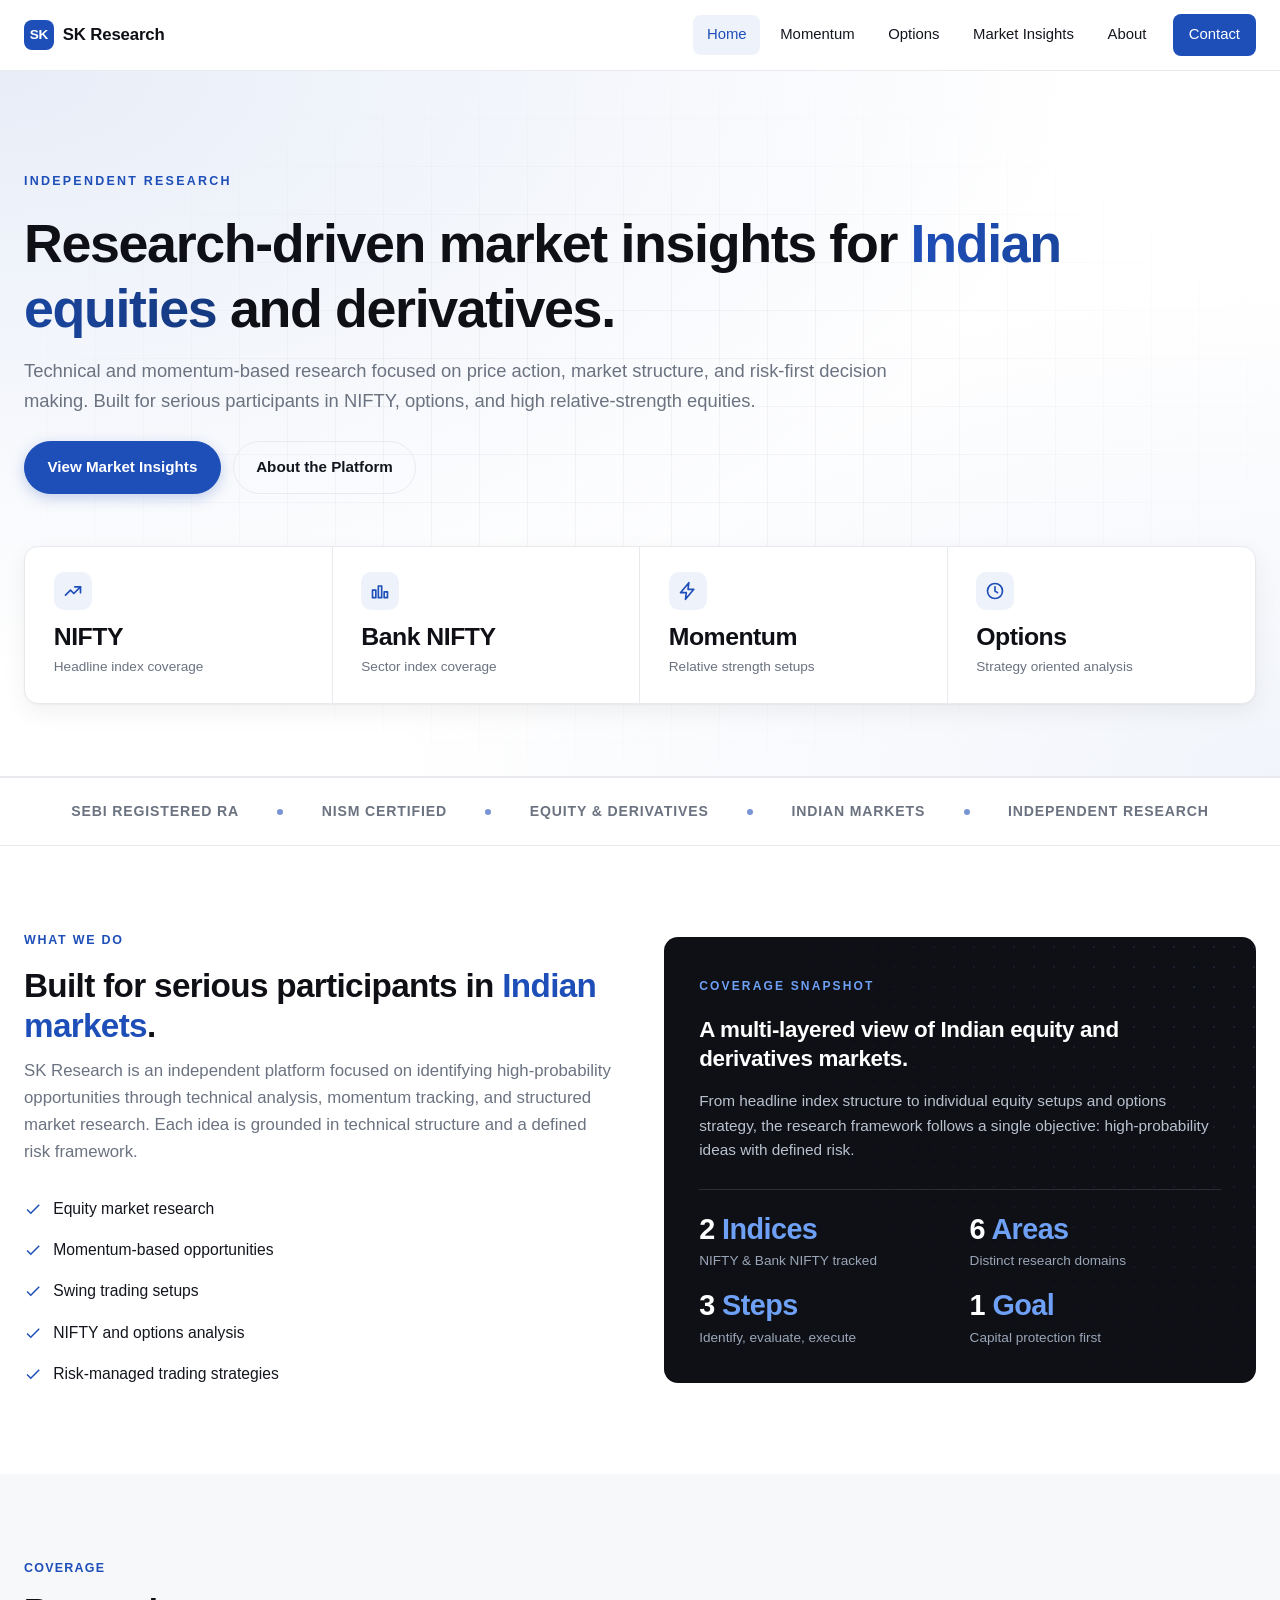
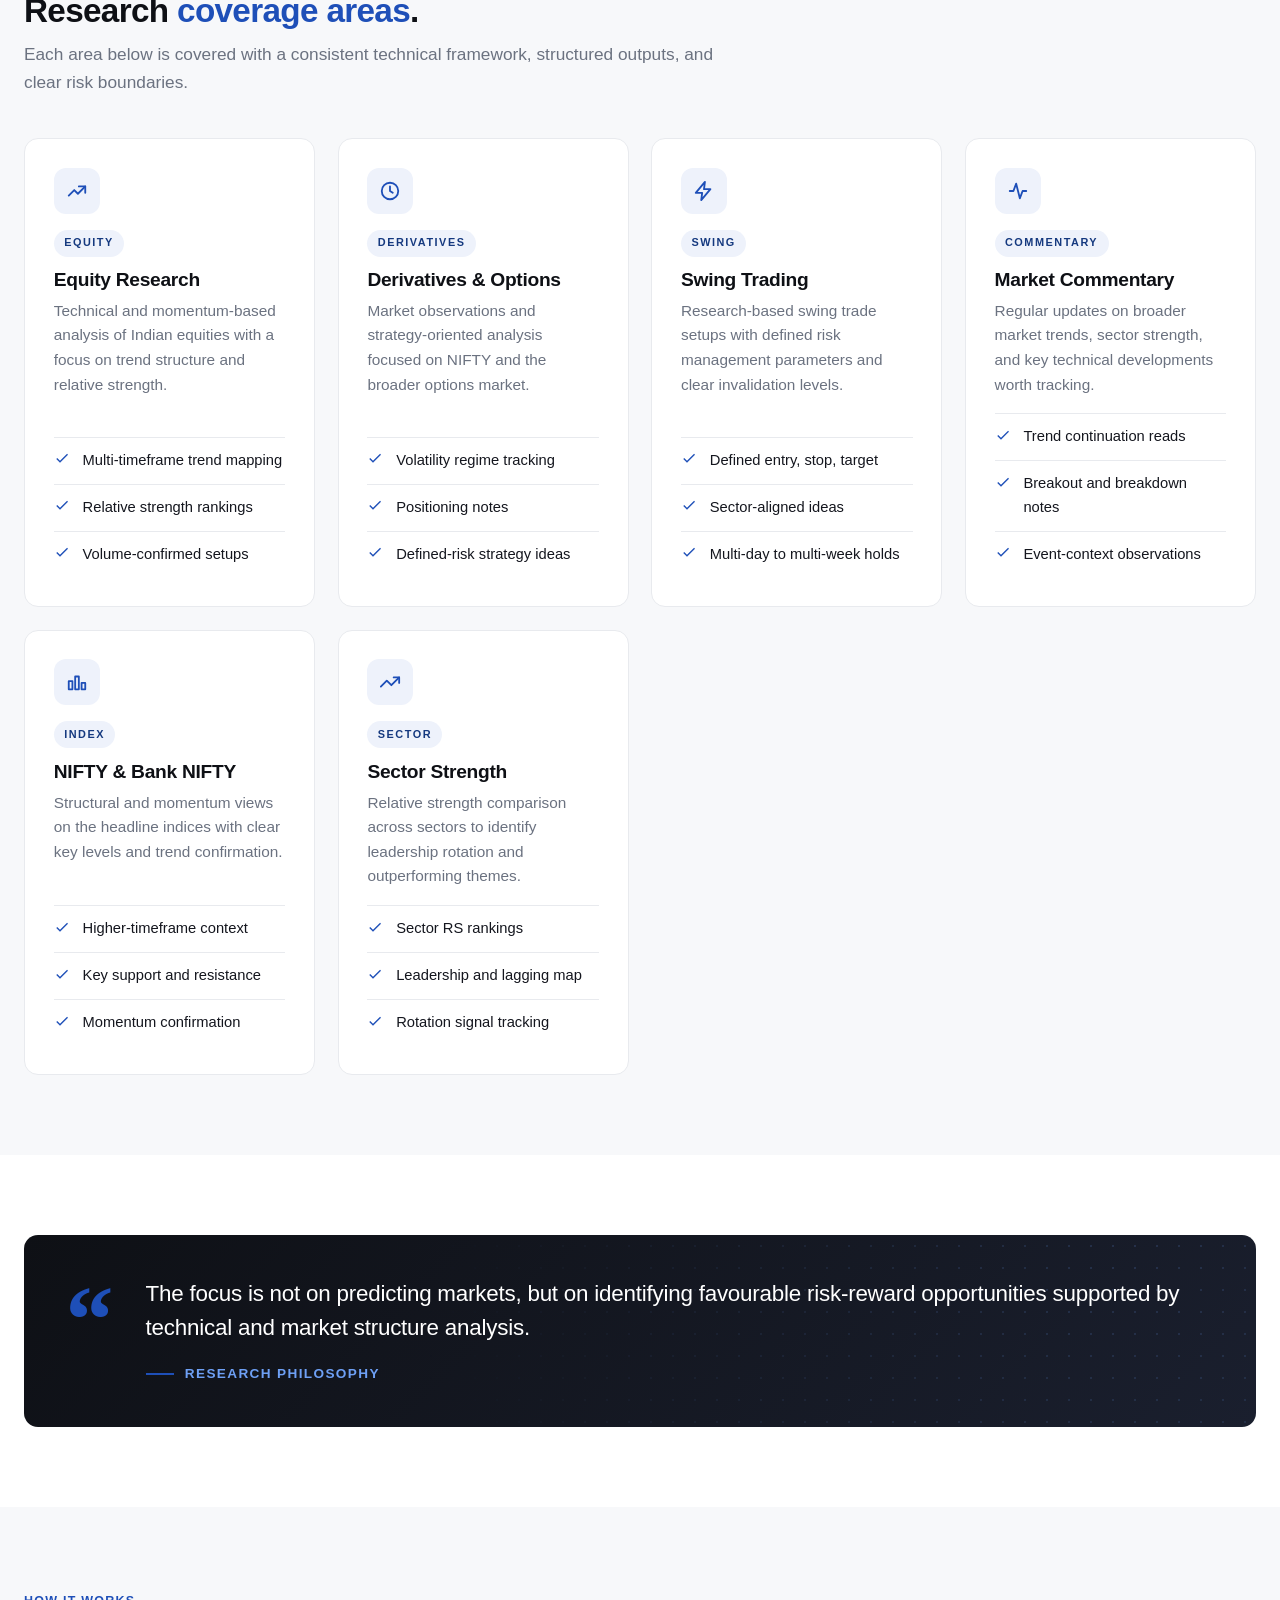
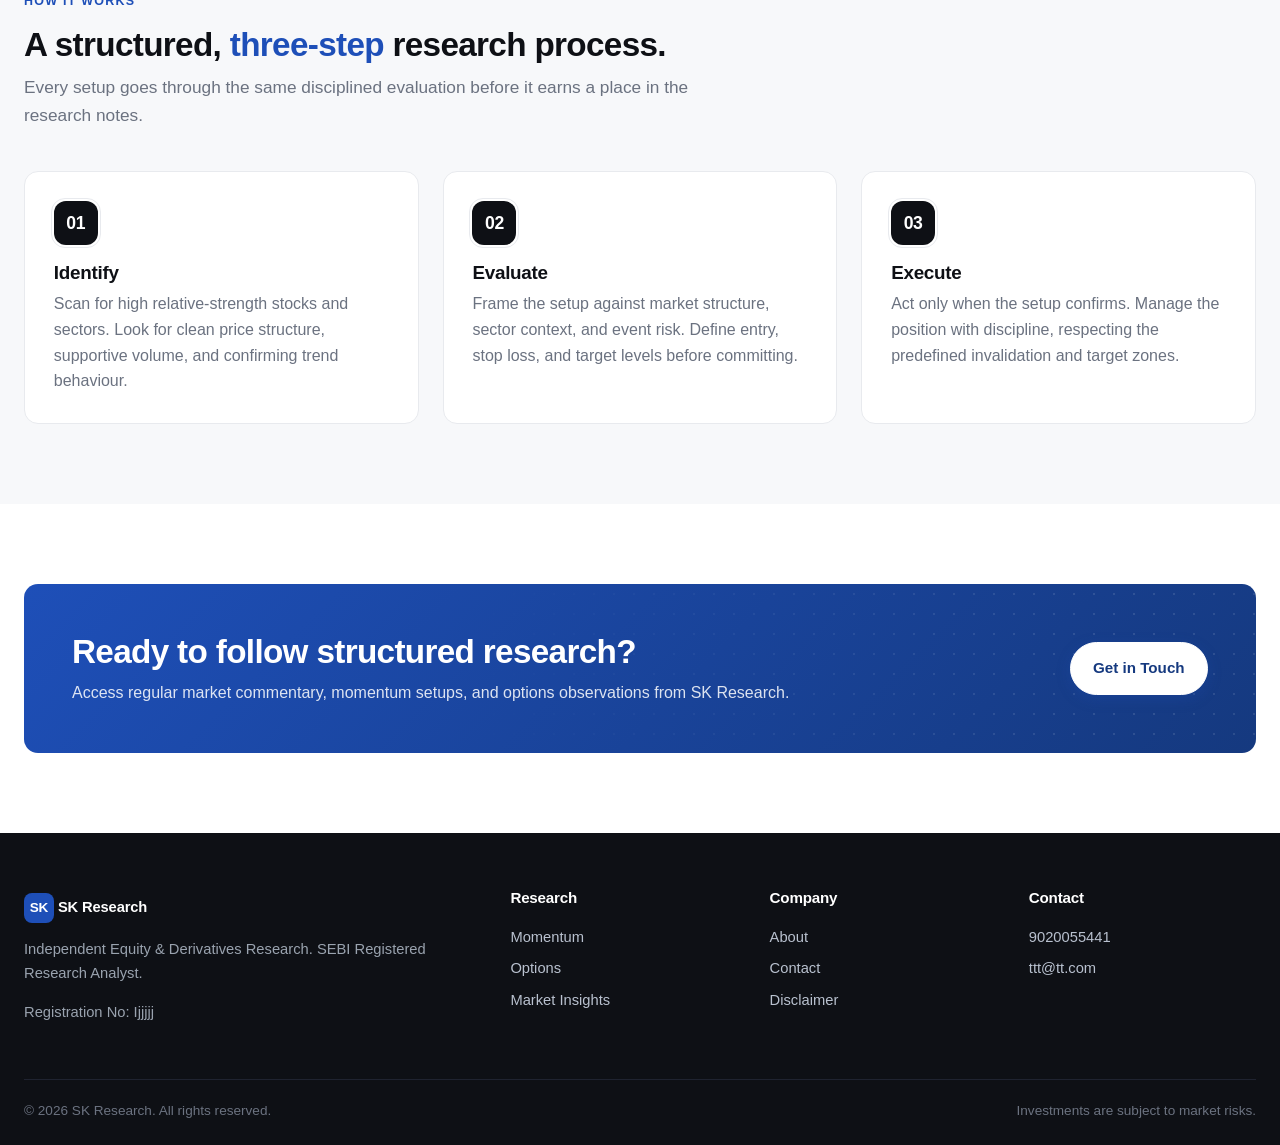
==== index.html @ 15b71840 "Add files via upload" ====
<!DOCTYPE html>
<html lang="en">
<head>
<meta charset="UTF-8">
<meta name="viewport" content="width=device-width, initial-scale=1.0">
<title>SK Research | Independent Equity & Derivatives Research</title>
<meta name="description" content="SK Research is an independent research platform focused on momentum, technical structure, and disciplined risk management in Indian equity and derivatives markets.">
<link rel="icon" type="image/svg+xml" href="favicon.svg">
<link rel="stylesheet" href="assets/css/style.css">
</head>
<body>

<header class="site-header">
  <div class="header-inner">
    <a href="index.html" class="brand">
      <span class="brand-mark">SK</span>
      SK Research
    </a>
    <input type="checkbox" id="nav-toggle" class="nav-toggle" aria-hidden="true">
    <label for="nav-toggle" class="nav-toggle-btn" aria-label="Toggle menu">
      <span></span><span></span><span></span>
    </label>
    <nav class="nav">
      <a href="index.html" class="active">Home</a>
      <a href="momentum/index.html">Momentum</a>
      <a href="options/index.html">Options</a>
      <a href="insights/index.html">Market Insights</a>
      <a href="about/index.html">About</a>
      <a href="contact/index.html" class="nav-cta">Contact</a>
    </nav>
  </div>
</header>

<section class="hero">
  <div class="container">
    <span class="eyebrow">Independent Research</span>
    <h1>Research-driven market insights for <span class="accent">Indian equities</span> and derivatives.</h1>
    <p class="hero-lead">Technical and momentum-based research focused on price action, market structure, and risk-first decision making. Built for serious participants in NIFTY, options, and high relative-strength equities.</p>
    <div class="btn-row">
      <a href="insights/index.html" class="btn">View Market Insights</a>
      <a href="about/index.html" class="btn ghost">About the Platform</a>
    </div>

    <div class="stat-strip">
      <div class="stat-item">
        <div class="stat-icon">
          <svg xmlns="http://www.w3.org/2000/svg" viewBox="0 0 24 24" fill="none" stroke="currentColor" stroke-width="2" stroke-linecap="round" stroke-linejoin="round"><polyline points="3 17 9 11 13 15 21 7"/><polyline points="14 7 21 7 21 14"/></svg>
        </div>
        <div class="stat-value">NIFTY</div>
        <div class="stat-label">Headline index coverage</div>
      </div>
      <div class="stat-item">
        <div class="stat-icon">
          <svg xmlns="http://www.w3.org/2000/svg" viewBox="0 0 24 24" fill="none" stroke="currentColor" stroke-width="2" stroke-linecap="round" stroke-linejoin="round"><rect x="3" y="11" width="4" height="9"/><rect x="10" y="6" width="4" height="14"/><rect x="17" y="13" width="4" height="7"/></svg>
        </div>
        <div class="stat-value">Bank NIFTY</div>
        <div class="stat-label">Sector index coverage</div>
      </div>
      <div class="stat-item">
        <div class="stat-icon">
          <svg xmlns="http://www.w3.org/2000/svg" viewBox="0 0 24 24" fill="none" stroke="currentColor" stroke-width="2" stroke-linecap="round" stroke-linejoin="round"><path d="M13 2 3 14h7l-1 8 10-12h-7z"/></svg>
        </div>
        <div class="stat-value">Momentum</div>
        <div class="stat-label">Relative strength setups</div>
      </div>
      <div class="stat-item">
        <div class="stat-icon">
          <svg xmlns="http://www.w3.org/2000/svg" viewBox="0 0 24 24" fill="none" stroke="currentColor" stroke-width="2" stroke-linecap="round" stroke-linejoin="round"><circle cx="12" cy="12" r="9"/><path d="M12 7v5l3 2"/></svg>
        </div>
        <div class="stat-value">Options</div>
        <div class="stat-label">Strategy oriented analysis</div>
      </div>
    </div>
  </div>
</section>

<div class="cred-strip">
  <span class="cred-item">SEBI Registered RA</span>
  <span class="cred-dot"></span>
  <span class="cred-item">NISM Certified</span>
  <span class="cred-dot"></span>
  <span class="cred-item">Equity &amp; Derivatives</span>
  <span class="cred-dot"></span>
  <span class="cred-item">Indian Markets</span>
  <span class="cred-dot"></span>
  <span class="cred-item">Independent Research</span>
</div>

<section class="section">
  <div class="container">
    <div class="feature-row">
      <div>
        <span class="feature-eyebrow">What we do</span>
        <h2>Built for serious participants in <span class="text-blue">Indian markets</span>.</h2>
        <p class="feature-lead">SK Research is an independent platform focused on identifying high-probability opportunities through technical analysis, momentum tracking, and structured market research. Each idea is grounded in technical structure and a defined risk framework.</p>
        <ul class="feature-list">
          <li>Equity market research</li>
          <li>Momentum-based opportunities</li>
          <li>Swing trading setups</li>
          <li>NIFTY and options analysis</li>
          <li>Risk-managed trading strategies</li>
        </ul>
      </div>
      <div class="info-panel">
        <span class="info-eyebrow">Coverage Snapshot</span>
        <h3>A multi-layered view of Indian equity and derivatives markets.</h3>
        <p style="color:#b9c1cf; font-size: 0.96rem; margin: 0;">From headline index structure to individual equity setups and options strategy, the research framework follows a single objective: high-probability ideas with defined risk.</p>
        <div class="info-stats">
          <div>
            <div class="info-stat-value">2 <span class="accent">Indices</span></div>
            <div class="info-stat-label">NIFTY &amp; Bank NIFTY tracked</div>
          </div>
          <div>
            <div class="info-stat-value">6 <span class="accent">Areas</span></div>
            <div class="info-stat-label">Distinct research domains</div>
          </div>
          <div>
            <div class="info-stat-value">3 <span class="accent">Steps</span></div>
            <div class="info-stat-label">Identify, evaluate, execute</div>
          </div>
          <div>
            <div class="info-stat-value">1 <span class="accent">Goal</span></div>
            <div class="info-stat-label">Capital protection first</div>
          </div>
        </div>
      </div>
    </div>
  </div>
</section>

<section class="section soft">
  <div class="container">
    <div class="section-head">
      <span class="section-tag">Coverage</span>
      <h2>Research <span class="text-blue">coverage areas</span>.</h2>
      <p class="section-lead">Each area below is covered with a consistent technical framework, structured outputs, and clear risk boundaries.</p>
    </div>

    <div class="grid cols-3">
      <div class="card data">
        <div class="card-icon">
          <svg xmlns="http://www.w3.org/2000/svg" viewBox="0 0 24 24" fill="none" stroke="currentColor" stroke-width="2" stroke-linecap="round" stroke-linejoin="round"><polyline points="3 17 9 11 13 15 21 7"/><polyline points="14 7 21 7 21 14"/></svg>
        </div>
        <span class="card-tag">Equity</span>
        <h3>Equity Research</h3>
        <p>Technical and momentum-based analysis of Indian equities with a focus on trend structure and relative strength.</p>
        <ul class="card-points">
          <li>Multi-timeframe trend mapping</li>
          <li>Relative strength rankings</li>
          <li>Volume-confirmed setups</li>
        </ul>
      </div>

      <div class="card data">
        <div class="card-icon">
          <svg xmlns="http://www.w3.org/2000/svg" viewBox="0 0 24 24" fill="none" stroke="currentColor" stroke-width="2" stroke-linecap="round" stroke-linejoin="round"><circle cx="12" cy="12" r="9"/><path d="M12 7v5l3 2"/></svg>
        </div>
        <span class="card-tag">Derivatives</span>
        <h3>Derivatives &amp; Options</h3>
        <p>Market observations and strategy-oriented analysis focused on NIFTY and the broader options market.</p>
        <ul class="card-points">
          <li>Volatility regime tracking</li>
          <li>Positioning notes</li>
          <li>Defined-risk strategy ideas</li>
        </ul>
      </div>

      <div class="card data">
        <div class="card-icon">
          <svg xmlns="http://www.w3.org/2000/svg" viewBox="0 0 24 24" fill="none" stroke="currentColor" stroke-width="2" stroke-linecap="round" stroke-linejoin="round"><path d="M13 2 3 14h7l-1 8 10-12h-7z"/></svg>
        </div>
        <span class="card-tag">Swing</span>
        <h3>Swing Trading</h3>
        <p>Research-based swing trade setups with defined risk management parameters and clear invalidation levels.</p>
        <ul class="card-points">
          <li>Defined entry, stop, target</li>
          <li>Sector-aligned ideas</li>
          <li>Multi-day to multi-week holds</li>
        </ul>
      </div>

      <div class="card data">
        <div class="card-icon">
          <svg xmlns="http://www.w3.org/2000/svg" viewBox="0 0 24 24" fill="none" stroke="currentColor" stroke-width="2" stroke-linecap="round" stroke-linejoin="round"><path d="M3 12h4l3-8 4 16 3-8h4"/></svg>
        </div>
        <span class="card-tag">Commentary</span>
        <h3>Market Commentary</h3>
        <p>Regular updates on broader market trends, sector strength, and key technical developments worth tracking.</p>
        <ul class="card-points">
          <li>Trend continuation reads</li>
          <li>Breakout and breakdown notes</li>
          <li>Event-context observations</li>
        </ul>
      </div>

      <div class="card data">
        <div class="card-icon">
          <svg xmlns="http://www.w3.org/2000/svg" viewBox="0 0 24 24" fill="none" stroke="currentColor" stroke-width="2" stroke-linecap="round" stroke-linejoin="round"><rect x="3" y="11" width="4" height="9"/><rect x="10" y="6" width="4" height="14"/><rect x="17" y="13" width="4" height="7"/></svg>
        </div>
        <span class="card-tag">Index</span>
        <h3>NIFTY &amp; Bank NIFTY</h3>
        <p>Structural and momentum views on the headline indices with clear key levels and trend confirmation.</p>
        <ul class="card-points">
          <li>Higher-timeframe context</li>
          <li>Key support and resistance</li>
          <li>Momentum confirmation</li>
        </ul>
      </div>

      <div class="card data">
        <div class="card-icon">
          <svg xmlns="http://www.w3.org/2000/svg" viewBox="0 0 24 24" fill="none" stroke="currentColor" stroke-width="2" stroke-linecap="round" stroke-linejoin="round"><polyline points="22 7 13.5 15.5 8.5 10.5 2 17"/><polyline points="16 7 22 7 22 13"/></svg>
        </div>
        <span class="card-tag">Sector</span>
        <h3>Sector Strength</h3>
        <p>Relative strength comparison across sectors to identify leadership rotation and outperforming themes.</p>
        <ul class="card-points">
          <li>Sector RS rankings</li>
          <li>Leadership and lagging map</li>
          <li>Rotation signal tracking</li>
        </ul>
      </div>
    </div>
  </div>
</section>

<section class="section">
  <div class="container">
    <div class="highlight-block">
      <div class="highlight-quote-mark">&ldquo;</div>
      <div>
        <p class="highlight-text">The focus is not on predicting markets, but on identifying favourable risk-reward opportunities supported by technical and market structure analysis.</p>
        <div class="highlight-author">Research Philosophy</div>
      </div>
    </div>
  </div>
</section>

<section class="section soft">
  <div class="container">
    <div class="section-head">
      <span class="section-tag">How it works</span>
      <h2>A structured, <span class="text-blue">three-step</span> research process.</h2>
      <p class="section-lead">Every setup goes through the same disciplined evaluation before it earns a place in the research notes.</p>
    </div>

    <div class="steps">
      <div class="step">
        <div class="step-num">01</div>
        <h3>Identify</h3>
        <p>Scan for high relative-strength stocks and sectors. Look for clean price structure, supportive volume, and confirming trend behaviour.</p>
      </div>
      <div class="step">
        <div class="step-num">02</div>
        <h3>Evaluate</h3>
        <p>Frame the setup against market structure, sector context, and event risk. Define entry, stop loss, and target levels before committing.</p>
      </div>
      <div class="step">
        <div class="step-num">03</div>
        <h3>Execute</h3>
        <p>Act only when the setup confirms. Manage the position with discipline, respecting the predefined invalidation and target zones.</p>
      </div>
    </div>
  </div>
</section>

<section class="section">
  <div class="container">
    <div class="cta-banner">
      <div>
        <h2>Ready to follow structured research?</h2>
        <p>Access regular market commentary, momentum setups, and options observations from SK Research.</p>
      </div>
      <div style="text-align: right;">
        <a href="contact/index.html" class="btn">Get in Touch</a>
      </div>
    </div>
  </div>
</section>

<footer class="site-footer">
  <div class="container">
    <div class="footer-grid">
      <div class="footer-brand">
        <a href="index.html" class="brand">
          <span class="brand-mark">SK</span>
          SK Research
        </a>
        <p>Independent Equity &amp; Derivatives Research. SEBI Registered Research Analyst.</p>
        <p>Registration No: Ijjjjj</p>
      </div>
      <div>
        <h4>Research</h4>
        <a href="momentum/index.html">Momentum</a>
        <a href="options/index.html">Options</a>
        <a href="insights/index.html">Market Insights</a>
      </div>
      <div>
        <h4>Company</h4>
        <a href="about/index.html">About</a>
        <a href="contact/index.html">Contact</a>
        <a href="disclaimer/index.html">Disclaimer</a>
      </div>
      <div>
        <h4>Contact</h4>
        <a href="tel:9020055441">9020055441</a>
        <a href="mailto:ttt@tt.com">ttt@tt.com</a>
      </div>
    </div>
    <div class="footer-bottom">
      <span>&copy; 2026 SK Research. All rights reserved.</span>
      <span>Investments are subject to market risks.</span>
    </div>
  </div>
</footer>

</body>
</html>
---- assets/css/style.css ----
:root {
  --blue: #1e4fb8;
  --blue-dark: #15397f;
  --blue-soft: #eef2fb;
  --black: #0e1015;
  --ink: #14161e;
  --muted: #6b7280;
  --line: #e8eaee;
  --bg: #ffffff;
  --bg-soft: #f7f8fa;
  --radius: 14px;
  --radius-sm: 8px;
  --shadow: 0 1px 2px rgba(14, 16, 21, 0.04), 0 8px 24px rgba(14, 16, 21, 0.06);
  --shadow-lift: 0 1px 2px rgba(14, 16, 21, 0.06), 0 16px 40px rgba(14, 16, 21, 0.10);
  --container: 1280px;
}

* { box-sizing: border-box; }

html, body { margin: 0; padding: 0; }

body {
  font-family: "Inter", -apple-system, BlinkMacSystemFont, "Segoe UI", Roboto, Arial, sans-serif;
  font-size: 16px;
  line-height: 1.6;
  color: var(--ink);
  background: var(--bg);
  -webkit-font-smoothing: antialiased;
  text-rendering: optimizeLegibility;
  overflow-x: hidden;
}

a { color: var(--blue); text-decoration: none; }
a:hover { color: var(--blue-dark); }

img { max-width: 100%; display: block; }

h1, h2, h3, h4 {
  color: var(--black);
  font-weight: 700;
  letter-spacing: -0.015em;
  line-height: 1.2;
  margin: 0 0 0.6rem 0;
}

h1 { font-size: clamp(2rem, 4.2vw, 3.4rem); letter-spacing: -0.025em; }
h2 { font-size: clamp(1.5rem, 2.6vw, 2.1rem); letter-spacing: -0.02em; }
h3 { font-size: 1.15rem; }
p { margin: 0 0 1rem 0; color: var(--ink); }

.container {
  max-width: var(--container);
  margin: 0 auto;
  padding: 0 1.5rem;
}

.text-muted { color: var(--muted); }
.text-blue { color: var(--blue); }

/* Header */
.site-header {
  position: sticky;
  top: 0;
  z-index: 50;
  background: rgba(255, 255, 255, 0.85);
  backdrop-filter: saturate(180%) blur(12px);
  -webkit-backdrop-filter: saturate(180%) blur(12px);
  border-bottom: 1px solid var(--line);
}

.header-inner {
  display: flex;
  align-items: center;
  justify-content: space-between;
  padding: 0.9rem 1.5rem;
  max-width: var(--container);
  margin: 0 auto;
  gap: 1rem;
}

.brand {
  display: inline-flex;
  align-items: center;
  gap: 0.55rem;
  color: var(--black);
  font-weight: 700;
  font-size: 1.05rem;
  letter-spacing: -0.01em;
}

.brand-mark {
  width: 30px;
  height: 30px;
  border-radius: 8px;
  background: var(--blue);
  color: #fff;
  font-weight: 800;
  display: inline-flex;
  align-items: center;
  justify-content: center;
  font-size: 0.85rem;
}

.nav {
  display: flex;
  gap: 0.4rem;
  align-items: center;
  flex-wrap: wrap;
}

/* Mobile nav toggle (hidden on desktop) */
.nav-toggle {
  position: absolute;
  opacity: 0;
  pointer-events: none;
  width: 0;
  height: 0;
}

.nav-toggle-btn {
  display: none;
  flex-direction: column;
  justify-content: center;
  gap: 5px;
  padding: 0.55rem;
  cursor: pointer;
  border-radius: 8px;
  transition: background 0.15s ease;
}

.nav-toggle-btn:hover { background: var(--bg-soft); }

.nav-toggle-btn span {
  width: 22px;
  height: 2px;
  background: var(--black);
  border-radius: 2px;
  transition: transform 0.25s ease, opacity 0.2s ease;
  transform-origin: center;
  display: block;
}

.nav a {
  color: var(--ink);
  font-size: 0.93rem;
  font-weight: 500;
  padding: 0.5rem 0.85rem;
  border-radius: 8px;
  transition: background 0.15s ease;
}

.nav a:hover { background: var(--bg-soft); color: var(--black); }
.nav a.active { color: var(--blue); background: var(--blue-soft); }

.nav-cta {
  margin-left: 0.4rem;
  background: var(--blue) !important;
  color: #fff !important;
  padding: 0.55rem 1rem !important;
  font-weight: 600;
}
.nav-cta:hover { background: var(--blue-dark) !important; }

/* Buttons */
.btn {
  display: inline-flex;
  align-items: center;
  gap: 0.5rem;
  padding: 0.85rem 1.4rem;
  background: var(--blue);
  color: #fff;
  border-radius: 999px;
  font-weight: 600;
  font-size: 0.95rem;
  border: 1px solid var(--blue);
  transition: transform 0.12s ease, background 0.15s ease, box-shadow 0.2s ease;
  box-shadow: 0 4px 14px rgba(30, 79, 184, 0.25);
}
.btn:hover {
  background: var(--blue-dark);
  color: #fff;
  transform: translateY(-1px);
  box-shadow: 0 8px 22px rgba(30, 79, 184, 0.35);
}

.btn.ghost {
  background: transparent;
  color: var(--ink);
  border: 1px solid var(--line);
  box-shadow: none;
}
.btn.ghost:hover { background: var(--bg-soft); color: var(--black); border-color: #c9cfda; }

.btn.dark {
  background: var(--black);
  border-color: var(--black);
  color: #fff;
  box-shadow: 0 4px 14px rgba(14, 16, 21, 0.2);
}
.btn.dark:hover { background: var(--ink); }

.btn-row {
  display: flex;
  gap: 0.75rem;
  flex-wrap: wrap;
  margin-top: 1.6rem;
}

/* Hero */
.hero {
  position: relative;
  padding: 6rem 0 4.5rem 0;
  background:
    radial-gradient(ellipse at top left, rgba(30, 79, 184, 0.10), transparent 60%),
    radial-gradient(ellipse at bottom right, rgba(30, 79, 184, 0.06), transparent 50%),
    #ffffff;
  border-bottom: 1px solid var(--line);
  overflow: hidden;
}

.hero::before {
  content: "";
  position: absolute;
  inset: 0;
  background-image:
    linear-gradient(rgba(14, 16, 21, 0.04) 1px, transparent 1px),
    linear-gradient(90deg, rgba(14, 16, 21, 0.04) 1px, transparent 1px);
  background-size: 48px 48px;
  background-position: -1px -1px;
  mask-image: radial-gradient(ellipse at center, #000 30%, transparent 75%);
  -webkit-mask-image: radial-gradient(ellipse at center, #000 30%, transparent 75%);
  pointer-events: none;
}

.hero > .container { position: relative; z-index: 1; }

.hero h1 .accent {
  background: linear-gradient(90deg, var(--blue) 0%, var(--blue-dark) 100%);
  -webkit-background-clip: text;
  background-clip: text;
  -webkit-text-fill-color: transparent;
  color: var(--blue);
}

.hero .eyebrow {
  display: inline-block;
  color: var(--blue);
  font-size: 0.78rem;
  font-weight: 700;
  letter-spacing: 0.18em;
  text-transform: uppercase;
  margin-bottom: 1.2rem;
}

.hero h1 {
  max-width: 1100px;
}

.hero h1 .accent {
  color: var(--blue);
}

.hero-lead {
  font-size: 1.15rem;
  color: var(--muted);
  max-width: 920px;
  margin-top: 1rem;
}

/* Stat strip */
.stat-strip {
  display: grid;
  grid-template-columns: repeat(auto-fit, minmax(180px, 1fr));
  gap: 0;
  margin-top: 3.2rem;
  background: #fff;
  border: 1px solid var(--line);
  border-radius: var(--radius);
  box-shadow: var(--shadow);
  overflow: hidden;
}

.stat-item {
  padding: 1.6rem 1.8rem;
  border-right: 1px solid var(--line);
  position: relative;
}

.stat-item:last-child { border-right: none; }

.stat-item .stat-icon {
  width: 38px;
  height: 38px;
  border-radius: 10px;
  background: var(--blue-soft);
  color: var(--blue);
  display: inline-flex;
  align-items: center;
  justify-content: center;
  margin-bottom: 0.9rem;
}

.stat-item .stat-icon svg { width: 20px; height: 20px; }

.stat-item .stat-value {
  font-size: 1.55rem;
  font-weight: 800;
  color: var(--black);
  letter-spacing: -0.02em;
  line-height: 1;
}

.stat-item .stat-label {
  font-size: 0.85rem;
  color: var(--muted);
  margin-top: 0.4rem;
}

/* Sections */
.section { padding: 5rem 0; }
.section.soft { background: var(--bg-soft); }
.section.dark {
  background: var(--black);
  color: #d8dde6;
}
.section.dark h1,
.section.dark h2,
.section.dark h3 { color: #fff; }
.section.dark p { color: #b9c1cf; }

.section-head {
  max-width: 720px;
  margin-bottom: 2.6rem;
}

.section-tag {
  display: inline-block;
  font-size: 0.78rem;
  font-weight: 700;
  letter-spacing: 0.1em;
  text-transform: uppercase;
  color: var(--blue);
  margin-bottom: 0.8rem;
}

.section-lead {
  font-size: 1.08rem;
  color: var(--muted);
}

/* Grid */
.grid { display: grid; gap: 1.4rem; }
.grid.cols-2 { grid-template-columns: repeat(auto-fit, minmax(300px, 1fr)); }
.grid.cols-3 { grid-template-columns: repeat(auto-fit, minmax(260px, 1fr)); }

/* Bento layout */
.bento {
  display: grid;
  grid-template-columns: repeat(6, 1fr);
  gap: 1.2rem;
}

.bento > .card { margin: 0; }

.bento .b-wide { grid-column: span 4; }
.bento .b-tall { grid-column: span 2; }
.bento .b-half { grid-column: span 3; }
.bento .b-third { grid-column: span 2; }

.bento .b-feature {
  grid-column: span 4;
  grid-row: span 2;
  background: linear-gradient(135deg, var(--black) 0%, #1a1f2e 100%);
  color: #fff;
  border-color: var(--black);
  padding: 2.2rem;
  display: flex;
  flex-direction: column;
  justify-content: space-between;
  min-height: 320px;
  position: relative;
  overflow: hidden;
}

.bento .b-feature::before {
  content: "";
  position: absolute;
  inset: 0;
  background-image:
    radial-gradient(rgba(110, 160, 245, 0.35) 1px, transparent 1px);
  background-size: 20px 20px;
  mask-image: radial-gradient(ellipse at 80% 20%, #000 0%, transparent 60%);
  -webkit-mask-image: radial-gradient(ellipse at 80% 20%, #000 0%, transparent 60%);
  opacity: 0.5;
}

.bento .b-feature > * { position: relative; z-index: 1; }
.bento .b-feature h3 { color: #fff; font-size: 1.8rem; line-height: 1.2; }
.bento .b-feature p { color: #b9c1cf; font-size: 1.02rem; }

.bento .b-feature .feature-eyebrow {
  display: inline-block;
  color: #6ea0f5;
  font-size: 0.75rem;
  font-weight: 700;
  letter-spacing: 0.18em;
  text-transform: uppercase;
  margin-bottom: 1rem;
}

.bento .b-feature .feature-stat {
  font-size: 3rem;
  font-weight: 800;
  letter-spacing: -0.03em;
  color: #fff;
  line-height: 1;
  margin-bottom: 0.4rem;
}

.bento .b-feature .feature-stat .accent { color: #6ea0f5; }

/* Card */
.card {
  background: #fff;
  border: 1px solid var(--line);
  border-radius: var(--radius);
  padding: 1.8rem;
  transition: transform 0.2s ease, box-shadow 0.25s ease, border-color 0.2s ease;
  position: relative;
  overflow: hidden;
}

.card:hover {
  transform: translateY(-3px);
  box-shadow: var(--shadow-lift);
  border-color: #d6dbe6;
}

.card h3 { margin-bottom: 0.4rem; }
.card p { color: var(--muted); margin: 0; font-size: 0.96rem; }

/* Data card (no image) */
.card.data {
  display: flex;
  flex-direction: column;
  padding: 1.8rem;
}

.card.data .card-icon {
  width: 46px;
  height: 46px;
  border-radius: 12px;
  background: var(--blue-soft);
  color: var(--blue);
  display: inline-flex;
  align-items: center;
  justify-content: center;
  margin-bottom: 1rem;
  position: relative;
  flex-shrink: 0;
}

.card.data .card-icon svg { width: 22px; height: 22px; }

.card.data .card-tag {
  display: inline-block;
  align-self: flex-start;
  background: var(--blue-soft);
  color: var(--blue-dark);
  font-size: 0.68rem;
  font-weight: 700;
  letter-spacing: 0.14em;
  text-transform: uppercase;
  padding: 0.3rem 0.65rem;
  border-radius: 999px;
  margin-bottom: 0.7rem;
}

.card.data h3 {
  font-size: 1.2rem;
  margin-bottom: 0.5rem;
  color: var(--black);
}

.card.data > p {
  color: var(--muted);
  font-size: 0.96rem;
  margin: 0 0 1rem 0;
}

.card.data .card-points {
  list-style: none;
  padding: 0;
  margin: auto 0 0 0;
  border-top: 1px solid var(--line);
}

.card.data .card-points li {
  padding: 0.7rem 0 0.7rem 1.8rem;
  position: relative;
  color: var(--ink);
  font-size: 0.92rem;
  border-bottom: 1px solid var(--line);
}

.card.data .card-points li:last-child { border-bottom: none; }

.card.data .card-points li::before {
  content: "";
  position: absolute;
  left: 0;
  top: 0.8rem;
  width: 16px;
  height: 16px;
  background: var(--blue);
  -webkit-mask: url("data:image/svg+xml;utf8,<svg xmlns='http://www.w3.org/2000/svg' viewBox='0 0 24 24'><path fill='black' d='M9 16.17 4.83 12l-1.42 1.41L9 19 21 7l-1.41-1.41z'/></svg>") center/contain no-repeat;
  mask: url("data:image/svg+xml;utf8,<svg xmlns='http://www.w3.org/2000/svg' viewBox='0 0 24 24'><path fill='black' d='M9 16.17 4.83 12l-1.42 1.41L9 19 21 7l-1.41-1.41z'/></svg>") center/contain no-repeat;
}

/* Info panel (replaces hero feature image) */
.info-panel {
  background: var(--black);
  color: #fff;
  border-radius: var(--radius);
  padding: 2.2rem;
  position: relative;
  overflow: hidden;
}

.info-panel::before {
  content: "";
  position: absolute;
  inset: 0;
  background-image: radial-gradient(rgba(110, 160, 245, 0.25) 1px, transparent 1px);
  background-size: 20px 20px;
  mask-image: radial-gradient(circle at 90% 10%, #000 0%, transparent 65%);
  -webkit-mask-image: radial-gradient(circle at 90% 10%, #000 0%, transparent 65%);
  opacity: 0.6;
  pointer-events: none;
}

.info-panel > * { position: relative; z-index: 1; }

.info-panel .info-eyebrow {
  display: inline-block;
  color: #6ea0f5;
  font-size: 0.75rem;
  font-weight: 700;
  letter-spacing: 0.18em;
  text-transform: uppercase;
  margin-bottom: 1.2rem;
}

.info-panel h3 { color: #fff; font-size: 1.4rem; margin-bottom: 1rem; line-height: 1.3; }

.info-panel .info-stats {
  display: grid;
  grid-template-columns: 1fr 1fr;
  gap: 1.2rem;
  margin-top: 1.6rem;
  padding-top: 1.6rem;
  border-top: 1px solid rgba(255, 255, 255, 0.12);
}

.info-panel .info-stats .info-stat-value {
  font-size: 1.8rem;
  font-weight: 800;
  color: #fff;
  letter-spacing: -0.02em;
  line-height: 1;
  margin-bottom: 0.4rem;
}

.info-panel .info-stats .info-stat-value .accent { color: #6ea0f5; }

.info-panel .info-stats .info-stat-label {
  font-size: 0.85rem;
  color: #9aa6b8;
}

/* Media card: image header + body */
.card.media {
  padding: 0;
  display: flex;
  flex-direction: column;
  position: relative;
}

.card.media::after {
  content: "";
  position: absolute;
  left: 0;
  right: 0;
  bottom: 0;
  height: 3px;
  background: var(--blue);
  transform: scaleX(0);
  transform-origin: left center;
  transition: transform 0.35s cubic-bezier(0.2, 0.8, 0.2, 1);
}

.card.media:hover::after { transform: scaleX(1); }

.card.media .card-image {
  position: relative;
  aspect-ratio: 16/10;
  overflow: hidden;
  background: var(--bg-soft);
}

.card.media .card-image img {
  width: 100%;
  height: 100%;
  object-fit: cover;
  transition: transform 0.7s cubic-bezier(0.2, 0.8, 0.2, 1);
  display: block;
}

.card.media:hover .card-image img { transform: scale(1.06); }

.card.media .card-image::after {
  content: "";
  position: absolute;
  inset: 0;
  background:
    linear-gradient(180deg, rgba(14, 16, 21, 0) 40%, rgba(14, 16, 21, 0.55) 100%),
    linear-gradient(135deg, rgba(30, 79, 184, 0.18) 0%, transparent 60%);
  pointer-events: none;
}

.card.media .card-image .corner-tag {
  position: absolute;
  top: 1rem;
  left: 1rem;
  z-index: 2;
  background: #ffffff;
  color: var(--blue-dark);
  font-size: 0.68rem;
  font-weight: 700;
  letter-spacing: 0.12em;
  text-transform: uppercase;
  padding: 0.35rem 0.7rem;
  border-radius: 999px;
  box-shadow: 0 4px 14px rgba(14, 16, 21, 0.18);
}

.card.media .card-body {
  padding: 1.6rem 1.7rem 1.8rem 1.7rem;
  display: flex;
  flex-direction: column;
  gap: 0.5rem;
  flex-grow: 1;
}

.card.media .card-body h3 {
  margin-bottom: 0.2rem;
  font-size: 1.18rem;
}

.card.media .card-body .read-link {
  display: inline-flex;
  align-items: center;
  gap: 0.4rem;
  margin-top: auto;
  padding-top: 0.6rem;
  color: var(--blue);
  font-weight: 600;
  font-size: 0.88rem;
  letter-spacing: 0.02em;
}

.card.media .card-body .read-link::after {
  content: "→";
  transition: transform 0.25s ease;
}

.card.media:hover .card-body .read-link::after { transform: translateX(4px); }

/* Analyst card (new design) */
.analyst-card {
  background: #ffffff;
  border: 1px solid var(--line);
  border-radius: var(--radius);
  padding: 2.2rem;
  box-shadow: var(--shadow);
}

.analyst-header {
  display: flex;
  align-items: center;
  gap: 1.5rem;
  padding-bottom: 1.6rem;
  margin-bottom: 1.6rem;
  border-bottom: 1px solid var(--line);
}

.analyst-photo {
  width: 96px;
  height: 96px;
  border-radius: 50%;
  overflow: hidden;
  border: 1px solid var(--line);
  flex-shrink: 0;
}

.analyst-photo img {
  width: 100%;
  height: 100%;
  object-fit: cover;
  display: block;
}

.analyst-intro {
  flex: 1;
  min-width: 0;
}

.analyst-name {
  display: inline-flex;
  align-items: center;
  gap: 0.5rem;
  margin: 0 0 0.2rem 0;
}

.analyst-name h2 {
  font-size: 1.45rem;
  color: var(--black);
  margin: 0;
  letter-spacing: -0.015em;
  line-height: 1.2;
}

.analyst-name .verify-check {
  width: 18px;
  height: 18px;
  background: var(--blue);
  color: #fff;
  border-radius: 50%;
  display: inline-flex;
  align-items: center;
  justify-content: center;
  flex-shrink: 0;
}

.analyst-name .verify-check svg { width: 11px; height: 11px; }

.analyst-title {
  color: var(--blue);
  font-weight: 600;
  font-size: 0.96rem;
  margin: 0 0 0.25rem 0;
}

.analyst-credential {
  color: var(--muted);
  font-size: 0.85rem;
  margin: 0;
}

.analyst-body .analyst-bio {
  color: var(--ink);
  font-size: 0.98rem;
  line-height: 1.7;
  margin: 0 0 1rem 0;
}

.analyst-body .analyst-bio:last-child { margin-bottom: 0; }

.analyst-meta {
  display: grid;
  grid-template-columns: repeat(3, 1fr);
  gap: 1rem;
  margin-top: 1.8rem;
  padding-top: 1.6rem;
  border-top: 1px solid var(--line);
}

.analyst-meta .meta-item {
  display: flex;
  flex-direction: column;
}

.analyst-meta .meta-label {
  font-size: 0.7rem;
  color: var(--muted);
  text-transform: uppercase;
  letter-spacing: 0.12em;
  font-weight: 700;
  margin-bottom: 0.35rem;
}

.analyst-meta .meta-value {
  font-size: 0.96rem;
  color: var(--black);
  font-weight: 600;
}

/* Legacy profile card (kept for compatibility) */
.profile-card {
  display: grid;
  grid-template-columns: 280px 1fr;
  gap: 2.4rem;
  align-items: start;
  background: #ffffff;
  border: 1px solid var(--line);
  border-radius: var(--radius);
  padding: 2.2rem;
  box-shadow: var(--shadow);
}

.profile-photo {
  position: relative;
  aspect-ratio: 1/1;
  border-radius: var(--radius);
  overflow: hidden;
  background: var(--bg-soft);
  border: 1px solid var(--line);
}

.profile-photo img {
  width: 100%;
  height: 100%;
  object-fit: cover;
  display: block;
}

.profile-photo::after {
  content: "";
  position: absolute;
  inset: 0;
  background: linear-gradient(160deg, rgba(30, 79, 184, 0.06) 0%, transparent 60%);
  pointer-events: none;
}

.profile-content .profile-role {
  display: inline-block;
  color: var(--blue);
  font-size: 0.78rem;
  font-weight: 700;
  letter-spacing: 0.14em;
  text-transform: uppercase;
  margin-bottom: 0.7rem;
}

.profile-content h2 {
  font-size: 1.9rem;
  margin-bottom: 0.3rem;
}

.profile-title {
  color: var(--muted);
  font-size: 1rem;
  margin-bottom: 1.1rem;
}

.profile-meta {
  display: flex;
  flex-wrap: wrap;
  gap: 0.6rem;
  margin: 1.2rem 0 1.4rem 0;
}

.profile-meta-item {
  display: inline-flex;
  align-items: center;
  gap: 0.5rem;
  padding: 0.5rem 0.85rem;
  background: var(--blue-soft);
  color: var(--blue-dark);
  border-radius: 999px;
  font-size: 0.85rem;
  font-weight: 600;
}

.profile-meta-item .dot {
  width: 6px;
  height: 6px;
  background: var(--blue);
  border-radius: 50%;
}

.profile-credentials {
  border-top: 1px solid var(--line);
  padding-top: 1.2rem;
  display: grid;
  grid-template-columns: repeat(auto-fit, minmax(180px, 1fr));
  gap: 1rem;
}

.profile-credentials .cred-label {
  font-size: 0.75rem;
  color: var(--muted);
  text-transform: uppercase;
  letter-spacing: 0.1em;
  font-weight: 600;
  margin-bottom: 0.2rem;
}

.profile-credentials .cred-value {
  font-size: 0.95rem;
  color: var(--black);
  font-weight: 600;
}

.card.dark {
  background: var(--black);
  border-color: var(--ink);
}
.card.dark h3 { color: #fff; }
.card.dark p { color: #9aa3af; }

/* Hero with side image */
.hero-split {
  display: grid;
  grid-template-columns: 1.15fr 1fr;
  gap: 3rem;
  align-items: center;
}

.hero-figure {
  position: relative;
  aspect-ratio: 4/3;
  border-radius: var(--radius);
  overflow: hidden;
  box-shadow: var(--shadow-lift);
  border: 1px solid var(--line);
}

.hero-figure img {
  width: 100%;
  height: 100%;
  object-fit: cover;
  display: block;
}

.hero-figure::after {
  content: "";
  position: absolute;
  inset: 0;
  background: linear-gradient(160deg, rgba(30, 79, 184, 0.15) 0%, transparent 50%);
  pointer-events: none;
}

/* Pillar / Feature row */
.pillar-grid {
  display: grid;
  grid-template-columns: repeat(auto-fit, minmax(280px, 1fr));
  gap: 1.6rem;
}

.pillar {
  padding: 1.4rem 0 1.4rem 1.4rem;
  border-left: 3px solid var(--blue);
}

.pillar h3 { margin-bottom: 0.3rem; }
.pillar p { color: var(--muted); margin: 0; }

/* Numbered process steps */
.steps {
  display: grid;
  grid-template-columns: repeat(auto-fit, minmax(260px, 1fr));
  gap: 1.5rem;
  position: relative;
}

.step {
  position: relative;
  padding: 1.8rem;
  background: #fff;
  border: 1px solid var(--line);
  border-radius: var(--radius);
  transition: transform 0.2s ease, box-shadow 0.25s ease, border-color 0.2s ease;
}

.step:hover {
  transform: translateY(-3px);
  box-shadow: var(--shadow-lift);
  border-color: #d6dbe6;
}

.step .step-num {
  display: inline-flex;
  align-items: center;
  justify-content: center;
  width: 44px;
  height: 44px;
  border-radius: 12px;
  background: var(--black);
  color: #fff;
  font-weight: 800;
  font-size: 1.1rem;
  margin-bottom: 1.1rem;
  position: relative;
  letter-spacing: -0.02em;
}

.step .step-num::after {
  content: "";
  position: absolute;
  inset: -3px;
  border-radius: 14px;
  border: 1px solid var(--line);
  pointer-events: none;
}

.step h3 { margin-bottom: 0.4rem; font-size: 1.18rem; }
.step p { color: var(--muted); margin: 0; }

.steps.dark .step {
  background: rgba(255, 255, 255, 0.03);
  border-color: rgba(255, 255, 255, 0.08);
}
.steps.dark .step:hover { border-color: rgba(110, 160, 245, 0.35); }
.steps.dark .step h3 { color: #fff; }
.steps.dark .step p { color: #b9c1cf; }
.steps.dark .step .step-num { background: var(--blue); }

/* Pull quote / highlight block */
.highlight-block {
  display: grid;
  grid-template-columns: auto 1fr;
  gap: 2rem;
  align-items: start;
  padding: 2.6rem;
  background: linear-gradient(135deg, var(--black) 0%, #1a1f2e 100%);
  border-radius: var(--radius);
  color: #fff;
  position: relative;
  overflow: hidden;
}

.highlight-block::before {
  content: "";
  position: absolute;
  inset: 0;
  background-image: radial-gradient(rgba(110, 160, 245, 0.28) 1px, transparent 1px);
  background-size: 22px 22px;
  mask-image: radial-gradient(circle at 90% 10%, #000 0%, transparent 65%);
  -webkit-mask-image: radial-gradient(circle at 90% 10%, #000 0%, transparent 65%);
  opacity: 0.6;
  pointer-events: none;
}

.highlight-block > * { position: relative; z-index: 1; }

.highlight-quote-mark {
  font-family: Georgia, serif;
  font-size: 6rem;
  color: var(--blue);
  line-height: 0.9;
  font-weight: 700;
}

.highlight-block .highlight-text {
  font-size: 1.4rem;
  line-height: 1.5;
  font-weight: 500;
  color: #fff;
  margin-bottom: 1.2rem;
  letter-spacing: -0.01em;
}

.highlight-block .highlight-author {
  display: flex;
  align-items: center;
  gap: 0.7rem;
  color: #6ea0f5;
  font-size: 0.85rem;
  font-weight: 700;
  letter-spacing: 0.1em;
  text-transform: uppercase;
}

.highlight-block .highlight-author::before {
  content: "";
  width: 28px;
  height: 2px;
  background: var(--blue);
}

/* Feature row (split) */
.feature-row {
  display: grid;
  grid-template-columns: 1fr 1fr;
  gap: 3rem;
  align-items: center;
  margin-bottom: 4rem;
}

.feature-row:last-child { margin-bottom: 0; }
.feature-row.reverse > div:first-child { order: 2; }

.feature-row .feature-image {
  aspect-ratio: 4/3;
  border-radius: var(--radius);
  overflow: hidden;
  background: var(--bg-soft);
  border: 1px solid var(--line);
  position: relative;
}

.feature-row .feature-image img {
  width: 100%;
  height: 100%;
  object-fit: cover;
  display: block;
  transition: transform 0.6s cubic-bezier(0.2, 0.8, 0.2, 1);
}

.feature-row:hover .feature-image img { transform: scale(1.04); }

.feature-row .feature-image::after {
  content: "";
  position: absolute;
  inset: 0;
  background: linear-gradient(160deg, rgba(30, 79, 184, 0.10) 0%, transparent 60%);
  pointer-events: none;
}

.feature-row .feature-eyebrow {
  display: inline-block;
  color: var(--blue);
  font-size: 0.78rem;
  font-weight: 700;
  letter-spacing: 0.14em;
  text-transform: uppercase;
  margin-bottom: 0.9rem;
}

.feature-row h2 { margin-bottom: 0.8rem; }
.feature-row .feature-lead { font-size: 1.05rem; color: var(--muted); margin-bottom: 1.4rem; }

.feature-list {
  list-style: none;
  padding: 0;
  margin: 0;
}

.feature-list li {
  display: flex;
  align-items: flex-start;
  gap: 0.7rem;
  padding: 0.5rem 0;
  font-size: 0.98rem;
  color: var(--ink);
}

.feature-list li::before {
  content: "";
  flex-shrink: 0;
  width: 18px;
  height: 18px;
  margin-top: 0.25rem;
  background: var(--blue);
  -webkit-mask: url("data:image/svg+xml;utf8,<svg xmlns='http://www.w3.org/2000/svg' viewBox='0 0 24 24'><path fill='currentColor' d='M9 16.17 4.83 12l-1.42 1.41L9 19 21 7l-1.41-1.41z'/></svg>") center/contain no-repeat;
  mask: url("data:image/svg+xml;utf8,<svg xmlns='http://www.w3.org/2000/svg' viewBox='0 0 24 24'><path fill='currentColor' d='M9 16.17 4.83 12l-1.42 1.41L9 19 21 7l-1.41-1.41z'/></svg>") center/contain no-repeat;
}

/* Marquee credibility strip */
.cred-strip {
  display: flex;
  align-items: center;
  justify-content: center;
  flex-wrap: wrap;
  gap: 2.4rem;
  padding: 1.4rem 0;
  border-top: 1px solid var(--line);
  border-bottom: 1px solid var(--line);
  background: #fff;
}

.cred-strip .cred-item {
  color: var(--muted);
  font-size: 0.88rem;
  font-weight: 600;
  letter-spacing: 0.06em;
  text-transform: uppercase;
}

.cred-strip .cred-dot {
  width: 6px;
  height: 6px;
  border-radius: 50%;
  background: var(--blue);
  opacity: 0.6;
}

/* Clean list */
.list-clean {
  list-style: none;
  padding: 0;
  margin: 1.2rem 0 1rem 0;
  display: grid;
  grid-template-columns: repeat(auto-fit, minmax(260px, 1fr));
  column-gap: 2.4rem;
  row-gap: 0;
  border-top: 1px solid var(--line);
}

.list-clean li {
  padding: 0.95rem 0 0.95rem 1.9rem;
  position: relative;
  font-size: 1rem;
  color: var(--ink);
  border-bottom: 1px solid var(--line);
  font-weight: 500;
}

.list-clean li::before {
  content: "";
  position: absolute;
  left: 0;
  top: 1.05rem;
  width: 18px;
  height: 18px;
  background: var(--blue);
  -webkit-mask: url("data:image/svg+xml;utf8,<svg xmlns='http://www.w3.org/2000/svg' viewBox='0 0 24 24'><path fill='black' d='M9 16.17 4.83 12l-1.42 1.41L9 19 21 7l-1.41-1.41z'/></svg>") center/contain no-repeat;
  mask: url("data:image/svg+xml;utf8,<svg xmlns='http://www.w3.org/2000/svg' viewBox='0 0 24 24'><path fill='black' d='M9 16.17 4.83 12l-1.42 1.41L9 19 21 7l-1.41-1.41z'/></svg>") center/contain no-repeat;
}

/* Insight item */
.insight {
  background: #fff;
  border: 1px solid var(--line);
  border-radius: var(--radius);
  margin-bottom: 1.4rem;
  transition: box-shadow 0.2s ease, transform 0.2s ease;
  overflow: hidden;
  display: block;
  padding: 2rem;
}

.insight.with-image {
  display: grid;
  grid-template-columns: 220px 1fr;
  padding: 0;
}

.insight.featured {
  padding: 2.4rem;
  border-left: 4px solid var(--blue);
}

.insight.featured h3 {
  font-size: 1.6rem;
  margin-bottom: 0.8rem;
  line-height: 1.25;
}

.insight-meta {
  display: flex;
  align-items: center;
  gap: 0.8rem;
  flex-wrap: wrap;
  margin-bottom: 1rem;
  color: var(--muted);
  font-size: 0.86rem;
}

.insight-meta .insight-date {
  display: inline-flex;
  align-items: center;
  gap: 0.4rem;
  color: var(--muted);
  font-weight: 600;
}

.insight-meta .insight-date svg {
  width: 14px;
  height: 14px;
  opacity: 0.7;
}

.insight-meta .meta-sep {
  width: 3px;
  height: 3px;
  background: var(--muted);
  border-radius: 50%;
  opacity: 0.5;
}

.insight-lead {
  font-size: 1.02rem;
  color: var(--ink);
  margin-bottom: 1rem;
  font-weight: 500;
}

.insight-body p {
  color: var(--muted);
  margin-bottom: 0.9rem;
}

.insight-body p:last-child { margin-bottom: 0; }

.insight-takeaway {
  background: var(--blue-soft);
  border-left: 3px solid var(--blue);
  padding: 1.1rem 1.3rem;
  border-radius: var(--radius-sm);
  margin: 1.5rem 0 0 0;
}

.insight-takeaway .takeaway-label {
  font-size: 0.7rem;
  font-weight: 700;
  letter-spacing: 0.14em;
  text-transform: uppercase;
  color: var(--blue-dark);
  margin-bottom: 0.3rem;
  display: block;
}

.insight-takeaway p {
  color: var(--ink);
  font-size: 0.96rem;
  margin: 0;
  font-weight: 500;
}

/* Filter chips */
.filter-chips {
  display: flex;
  gap: 0.5rem;
  flex-wrap: wrap;
  margin-bottom: 2rem;
}

.chip {
  padding: 0.5rem 1rem;
  background: #fff;
  border: 1px solid var(--line);
  border-radius: 999px;
  font-size: 0.86rem;
  font-weight: 600;
  color: var(--ink);
  cursor: default;
}

.chip.active {
  background: var(--black);
  color: #fff;
  border-color: var(--black);
}

/* Compact insight card */
.insight-card {
  background: #fff;
  border: 1px solid var(--line);
  border-radius: var(--radius);
  padding: 1.6rem;
  transition: transform 0.2s ease, box-shadow 0.25s ease, border-color 0.2s ease;
  display: flex;
  flex-direction: column;
}

.insight-card:hover {
  transform: translateY(-2px);
  box-shadow: var(--shadow-lift);
  border-color: #d6dbe6;
}

.insight-card h3 {
  font-size: 1.15rem;
  margin: 0.4rem 0 0.5rem 0;
}

.insight-card p {
  color: var(--muted);
  font-size: 0.93rem;
  margin: 0 0 1rem 0;
  flex-grow: 1;
}

.insight-card .read-link {
  color: var(--blue);
  font-weight: 600;
  font-size: 0.88rem;
  display: inline-flex;
  align-items: center;
  gap: 0.3rem;
}

.insight-card .read-link::after { content: "→"; }

.insight:hover {
  box-shadow: var(--shadow-lift);
  transform: translateY(-2px);
}

.insight-thumb {
  position: relative;
  overflow: hidden;
  background: var(--bg-soft);
}

.insight-thumb img {
  width: 100%;
  height: 100%;
  object-fit: cover;
  display: block;
  transition: transform 0.6s cubic-bezier(0.2, 0.8, 0.2, 1);
}

.insight:hover .insight-thumb img {
  transform: scale(1.06);
}

.insight-body {
  padding: 1.6rem 1.8rem;
}

.insight-head {
  display: flex;
  align-items: center;
  gap: 0.6rem;
  margin-bottom: 0.8rem;
  flex-wrap: wrap;
}

.tag {
  display: inline-block;
  background: var(--blue-soft);
  color: var(--blue-dark);
  font-size: 0.72rem;
  font-weight: 700;
  padding: 0.3rem 0.7rem;
  border-radius: 999px;
  letter-spacing: 0.08em;
  text-transform: uppercase;
}

.tag.dark { background: var(--black); color: #fff; }
.tag.outline { background: transparent; color: var(--ink); border: 1px solid var(--line); }

.insight h3 { margin: 0; }
.insight p { color: var(--muted); margin: 0.7rem 0 0 0; }

/* Contact */
.contact-grid {
  display: grid;
  grid-template-columns: 1.2fr 1fr;
  gap: 2rem;
  align-items: start;
}

.contact-card {
  background: var(--black);
  color: #fff;
  border-radius: var(--radius);
  padding: 2.4rem;
}

.contact-card h2 { color: #fff; }
.contact-card p { color: #b9c1cf; }

.contact-line {
  display: flex;
  align-items: baseline;
  gap: 1rem;
  padding: 0.9rem 0;
  border-top: 1px solid #1f2330;
}

.contact-line:first-of-type { border-top: none; padding-top: 0.5rem; }

.contact-label {
  color: #6ea0f5;
  font-size: 0.78rem;
  font-weight: 700;
  letter-spacing: 0.1em;
  text-transform: uppercase;
  min-width: 88px;
}

.contact-value {
  color: #fff;
  font-size: 1.05rem;
  font-weight: 500;
}

.contact-value a { color: #fff; }
.contact-value a:hover { color: #6ea0f5; }

/* Disclaimer */
.disclaimer {
  background: #fff;
  border: 1px solid var(--line);
  border-left: 4px solid var(--blue);
  border-radius: var(--radius-sm);
  padding: 1.6rem 1.8rem;
  color: var(--muted);
  font-size: 0.93rem;
}

.disclaimer p { color: var(--muted); margin-bottom: 0.85rem; }
.disclaimer p:last-child { margin-bottom: 0; }

/* CTA banner */
.cta-banner {
  background: linear-gradient(135deg, var(--blue) 0%, var(--blue-dark) 100%);
  color: #fff;
  border-radius: var(--radius);
  padding: 3rem;
  display: grid;
  grid-template-columns: 2fr 1fr;
  gap: 2rem;
  align-items: center;
  position: relative;
  overflow: hidden;
}

.cta-banner::before {
  content: "";
  position: absolute;
  inset: 0;
  background-image: radial-gradient(rgba(255, 255, 255, 0.18) 1px, transparent 1px);
  background-size: 20px 20px;
  mask-image: radial-gradient(circle at 90% 50%, #000 0%, transparent 60%);
  -webkit-mask-image: radial-gradient(circle at 90% 50%, #000 0%, transparent 60%);
  opacity: 0.7;
  pointer-events: none;
}

.cta-banner > * { position: relative; z-index: 1; }

.cta-banner h2 { color: #fff; margin-bottom: 0.5rem; }
.cta-banner p { color: rgba(255, 255, 255, 0.85); margin: 0; }
.cta-banner .btn { background: #fff; color: var(--blue-dark); border-color: #fff; }
.cta-banner .btn:hover { background: #eef2fb; color: var(--blue-dark); }

/* Footer */
.site-footer {
  background: var(--black);
  color: #9aa3af;
  padding: 3.5rem 0 1.5rem 0;
  font-size: 0.92rem;
}

.site-footer h4 {
  color: #fff;
  font-size: 0.95rem;
  margin-bottom: 0.9rem;
}

.footer-grid {
  display: grid;
  grid-template-columns: 2fr 1fr 1fr 1fr;
  gap: 2rem;
  margin-bottom: 2.4rem;
}

.footer-grid a {
  color: #b9c1cf;
  display: block;
  padding: 0.25rem 0;
  font-size: 0.92rem;
}

.footer-grid a:hover { color: #fff; }

.footer-brand .brand { color: #fff; margin-bottom: 0.7rem; }
.footer-brand p { color: #9aa3af; font-size: 0.92rem; }

.footer-bottom {
  border-top: 1px solid #1f2330;
  padding-top: 1.2rem;
  display: flex;
  justify-content: space-between;
  flex-wrap: wrap;
  gap: 0.5rem;
  color: #6b7280;
  font-size: 0.85rem;
}

/* Responsive */
@media (max-width: 960px) {
  .footer-grid { grid-template-columns: 1fr 1fr; gap: 1.6rem; }
}

@media (max-width: 860px) {
  .contact-grid { grid-template-columns: 1fr; }
  .cta-banner {
    grid-template-columns: 1fr;
    padding: 2rem;
    text-align: left;
  }
  .cta-banner > div:last-child { text-align: left !important; }
  .hero-split {
    grid-template-columns: 1fr;
    gap: 2rem;
  }
  .hero-figure { aspect-ratio: 16/10; max-width: 100%; }
  .profile-card {
    grid-template-columns: 1fr;
    gap: 1.8rem;
    padding: 1.8rem;
  }
  .profile-photo { max-width: 240px; }
  .analyst-card { padding: 1.8rem; }
  .analyst-header { gap: 1.2rem; padding-bottom: 1.4rem; margin-bottom: 1.4rem; }
  .analyst-photo { width: 80px; height: 80px; }
  .analyst-name h2 { font-size: 1.25rem; }
  .feature-row {
    grid-template-columns: 1fr;
    gap: 2rem;
    margin-bottom: 3rem;
  }
  .feature-row.reverse > div:first-child { order: 0; }
  .bento { grid-template-columns: 1fr 1fr; }
  .bento .b-feature,
  .bento .b-wide,
  .bento .b-half { grid-column: span 2; }
  .bento .b-tall,
  .bento .b-third { grid-column: span 1; }
  .highlight-block {
    grid-template-columns: 1fr;
    gap: 1rem;
    padding: 2rem;
  }
  .highlight-quote-mark { font-size: 4rem; }
  .stat-item { border-right: none; border-bottom: 1px solid var(--line); }
  .stat-item:last-child { border-bottom: none; }
  .insight.with-image { grid-template-columns: 1fr; }
  .insight-thumb { aspect-ratio: 16/9; }
  .insight-body { padding: 1.4rem 1.5rem 1.6rem; }
}

@media (max-width: 860px) {
  .header-inner {
    flex-direction: row;
    align-items: center;
    padding: 0.75rem 1.1rem;
    gap: 0.5rem;
    position: relative;
  }
  .brand { font-size: 1rem; }

  .nav-toggle-btn {
    display: flex;
    margin-left: auto;
    z-index: 2;
  }

  .nav {
    position: absolute;
    top: 100%;
    left: 0;
    right: 0;
    background: rgba(255, 255, 255, 0.98);
    backdrop-filter: saturate(180%) blur(14px);
    -webkit-backdrop-filter: saturate(180%) blur(14px);
    flex-direction: column;
    align-items: stretch;
    flex-wrap: nowrap;
    padding: 0.5rem 1rem 1rem;
    border-bottom: 1px solid var(--line);
    box-shadow: 0 14px 32px rgba(14, 16, 21, 0.10);
    transform: translateY(-10px);
    opacity: 0;
    visibility: hidden;
    transition: transform 0.22s ease, opacity 0.18s ease, visibility 0.18s ease;
    gap: 0.15rem;
    margin: 0;
  }

  .nav a {
    padding: 0.85rem 1rem;
    font-size: 0.98rem;
    white-space: normal;
    border-radius: 8px;
    width: 100%;
  }

  .nav a.active { background: var(--blue-soft); }

  .nav-cta {
    margin: 0.5rem 0 0 0 !important;
    text-align: center;
    background: var(--blue) !important;
    color: #fff !important;
  }

  .nav-toggle:checked ~ .nav {
    transform: translateY(0);
    opacity: 1;
    visibility: visible;
  }

  .nav-toggle:checked ~ .nav-toggle-btn span:nth-child(1) {
    transform: translateY(7px) rotate(45deg);
  }
  .nav-toggle:checked ~ .nav-toggle-btn span:nth-child(2) {
    opacity: 0;
  }
  .nav-toggle:checked ~ .nav-toggle-btn span:nth-child(3) {
    transform: translateY(-7px) rotate(-45deg);
  }
}

@media (max-width: 720px) {
  .feature-row { grid-template-columns: 1fr; gap: 1.8rem; margin-bottom: 2.5rem; }
  .feature-row.reverse > div:first-child { order: 0; }
  .info-panel { padding: 1.8rem; }
  .info-panel .info-stats { grid-template-columns: 1fr 1fr; gap: 1rem; }
}

@media (max-width: 640px) {
  .container { padding: 0 1.1rem; }
  .hero { padding: 2.5rem 0 2.2rem 0; }
  .hero h1 { font-size: 1.75rem; line-height: 1.18; }
  .hero-lead { font-size: 0.98rem; }
  .section { padding: 2.8rem 0; }
  .section-head { margin-bottom: 1.8rem; }
  .section-tag { font-size: 0.72rem; }
  .bento { grid-template-columns: 1fr; gap: 1rem; }
  .bento .b-feature,
  .bento .b-wide,
  .bento .b-half,
  .bento .b-tall,
  .bento .b-third { grid-column: span 1; grid-row: span 1; }
  .bento .b-feature { padding: 1.6rem; min-height: auto; }
  .bento .b-feature h3 { font-size: 1.3rem; }
  .bento .b-feature .feature-stat { font-size: 2rem; }
  .step { padding: 1.4rem; }
  .step .step-num { width: 38px; height: 38px; font-size: 1rem; margin-bottom: 0.9rem; }
  .highlight-block { padding: 1.4rem; gap: 0.6rem; }
  .highlight-block .highlight-text { font-size: 1.02rem; }
  .highlight-quote-mark { font-size: 3rem; }
  .cred-strip { gap: 0.9rem; padding: 0.9rem 1rem; }
  .cred-strip .cred-item { font-size: 0.72rem; }
  .cred-strip .cred-dot { width: 4px; height: 4px; }
  .card.data { padding: 1.4rem; }
  .card.data .card-points li { font-size: 0.88rem; padding: 0.6rem 0 0.6rem 1.3rem; }
  .insight, .insight.featured { padding: 1.5rem; }
  .insight.featured h3 { font-size: 1.3rem; }
  .insight-meta { font-size: 0.8rem; gap: 0.5rem; }
  .insight-lead { font-size: 0.96rem; }
  .insight-takeaway { padding: 0.9rem 1.1rem; }
  .info-panel { padding: 1.6rem; }
  .info-panel h3 { font-size: 1.2rem; }
  .info-panel .info-stats { grid-template-columns: 1fr 1fr; gap: 1rem; }
  .info-panel .info-stats .info-stat-value { font-size: 1.4rem; }
  .stat-item { padding: 1.2rem 1.4rem; }
  .stat-item .stat-value { font-size: 1.25rem; }
  h1 { font-size: 1.7rem; }
  h2 { font-size: 1.3rem; }
  .btn-row { gap: 0.6rem; }
  .btn-row .btn { width: 100%; justify-content: center; }
  .stat-strip { margin-top: 2.2rem; }
  .hero-lead { font-size: 1rem; }
  .section-lead { font-size: 1rem; }
  .footer-grid { grid-template-columns: 1fr; gap: 1.4rem; }
  .stat-strip {
    padding: 1.2rem;
    margin-top: 2rem;
    grid-template-columns: 1fr 1fr;
    gap: 1rem;
  }
  .stat-item .stat-value { font-size: 1.3rem; }
  .stat-item .stat-label { font-size: 0.82rem; }
  .card, .insight { padding: 1.3rem; }
  .contact-card { padding: 1.5rem; }
  .cta-banner { padding: 1.6rem; }
  .list-clean {
    grid-template-columns: 1fr;
    column-gap: 0;
  }
  .pillar { padding: 1rem 0 1rem 1.1rem; }
  .btn { padding: 0.75rem 1.2rem; font-size: 0.92rem; }
  .footer-bottom { font-size: 0.8rem; }
}

@media (max-width: 640px) {
  .profile-card { padding: 1.4rem; }
  .profile-content h2 { font-size: 1.5rem; }
}

@media (max-width: 480px) {
  .stat-strip { grid-template-columns: 1fr; }
  .container { padding: 0 1rem; }
  .hero h1 { font-size: 1.55rem; }
  .hero-lead { font-size: 0.95rem; }
  .section-tag { font-size: 0.7rem; letter-spacing: 0.1em; }
  .card.data { padding: 1.2rem; }
  .card.data h3 { font-size: 1.1rem; }
  .step { padding: 1.2rem; }
  .insight, .insight.featured { padding: 1.2rem; }
  .insight.featured h3 { font-size: 1.2rem; }
  .insight h3 { font-size: 1.1rem; }
  .profile-card { padding: 1.2rem; }
  .profile-meta-item { font-size: 0.78rem; padding: 0.4rem 0.7rem; }
  .analyst-card { padding: 1.4rem; }
  .analyst-header {
    flex-direction: column;
    align-items: flex-start;
    gap: 1rem;
    text-align: left;
  }
  .analyst-photo { width: 72px; height: 72px; }
  .analyst-name h2 { font-size: 1.2rem; }
  .analyst-title { font-size: 0.92rem; }
  .analyst-credential { font-size: 0.82rem; }
  .analyst-body .analyst-bio { font-size: 0.94rem; }
  .analyst-meta {
    grid-template-columns: 1fr;
    gap: 0;
    margin-top: 1.4rem;
    padding-top: 1.2rem;
  }
  .analyst-meta .meta-item {
    padding: 0.7rem 0;
    border-bottom: 1px solid var(--line);
  }
  .analyst-meta .meta-item:last-child { border-bottom: none; padding-bottom: 0; }
  .analyst-meta .meta-item:first-child { padding-top: 0; }
  .info-panel { padding: 1.4rem; }
  .info-panel .info-stats .info-stat-value { font-size: 1.2rem; }
  .footer-grid { gap: 1.2rem; }
  .stat-item { padding: 1rem 1.2rem; }
}
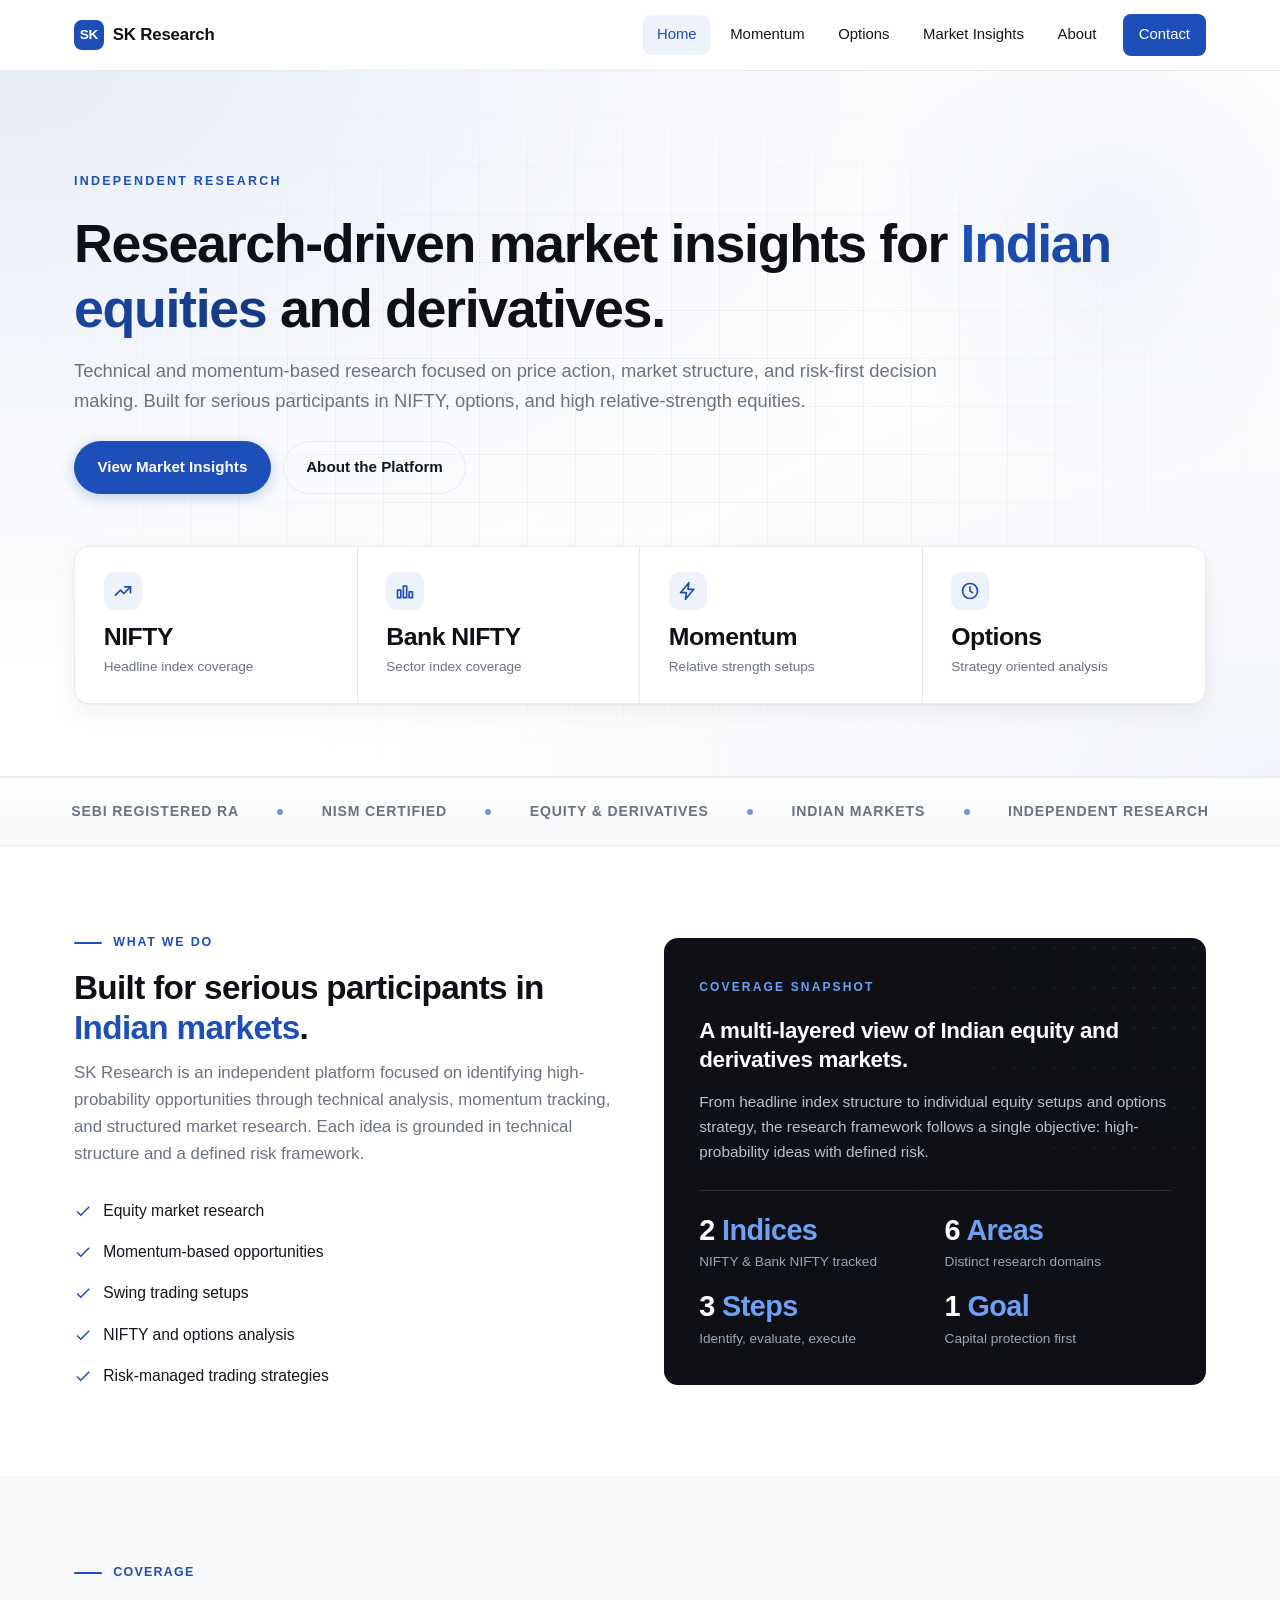
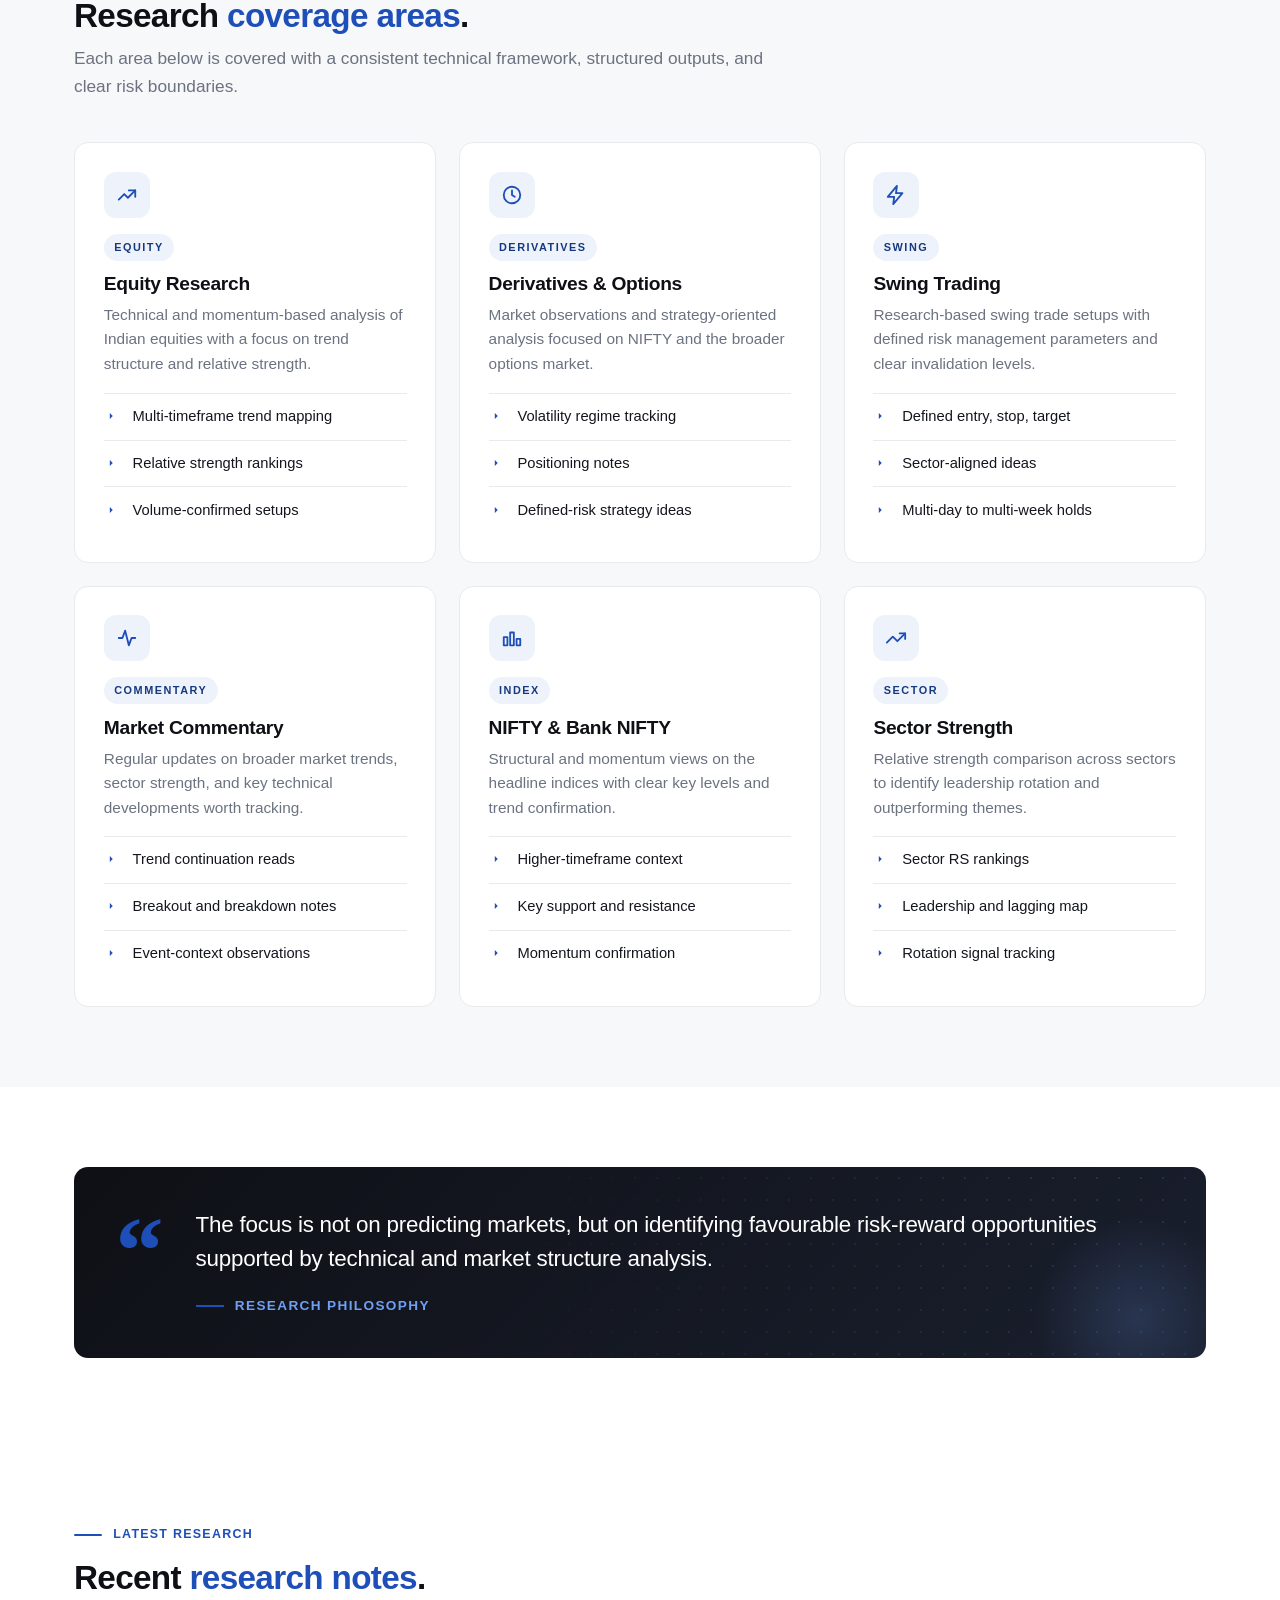
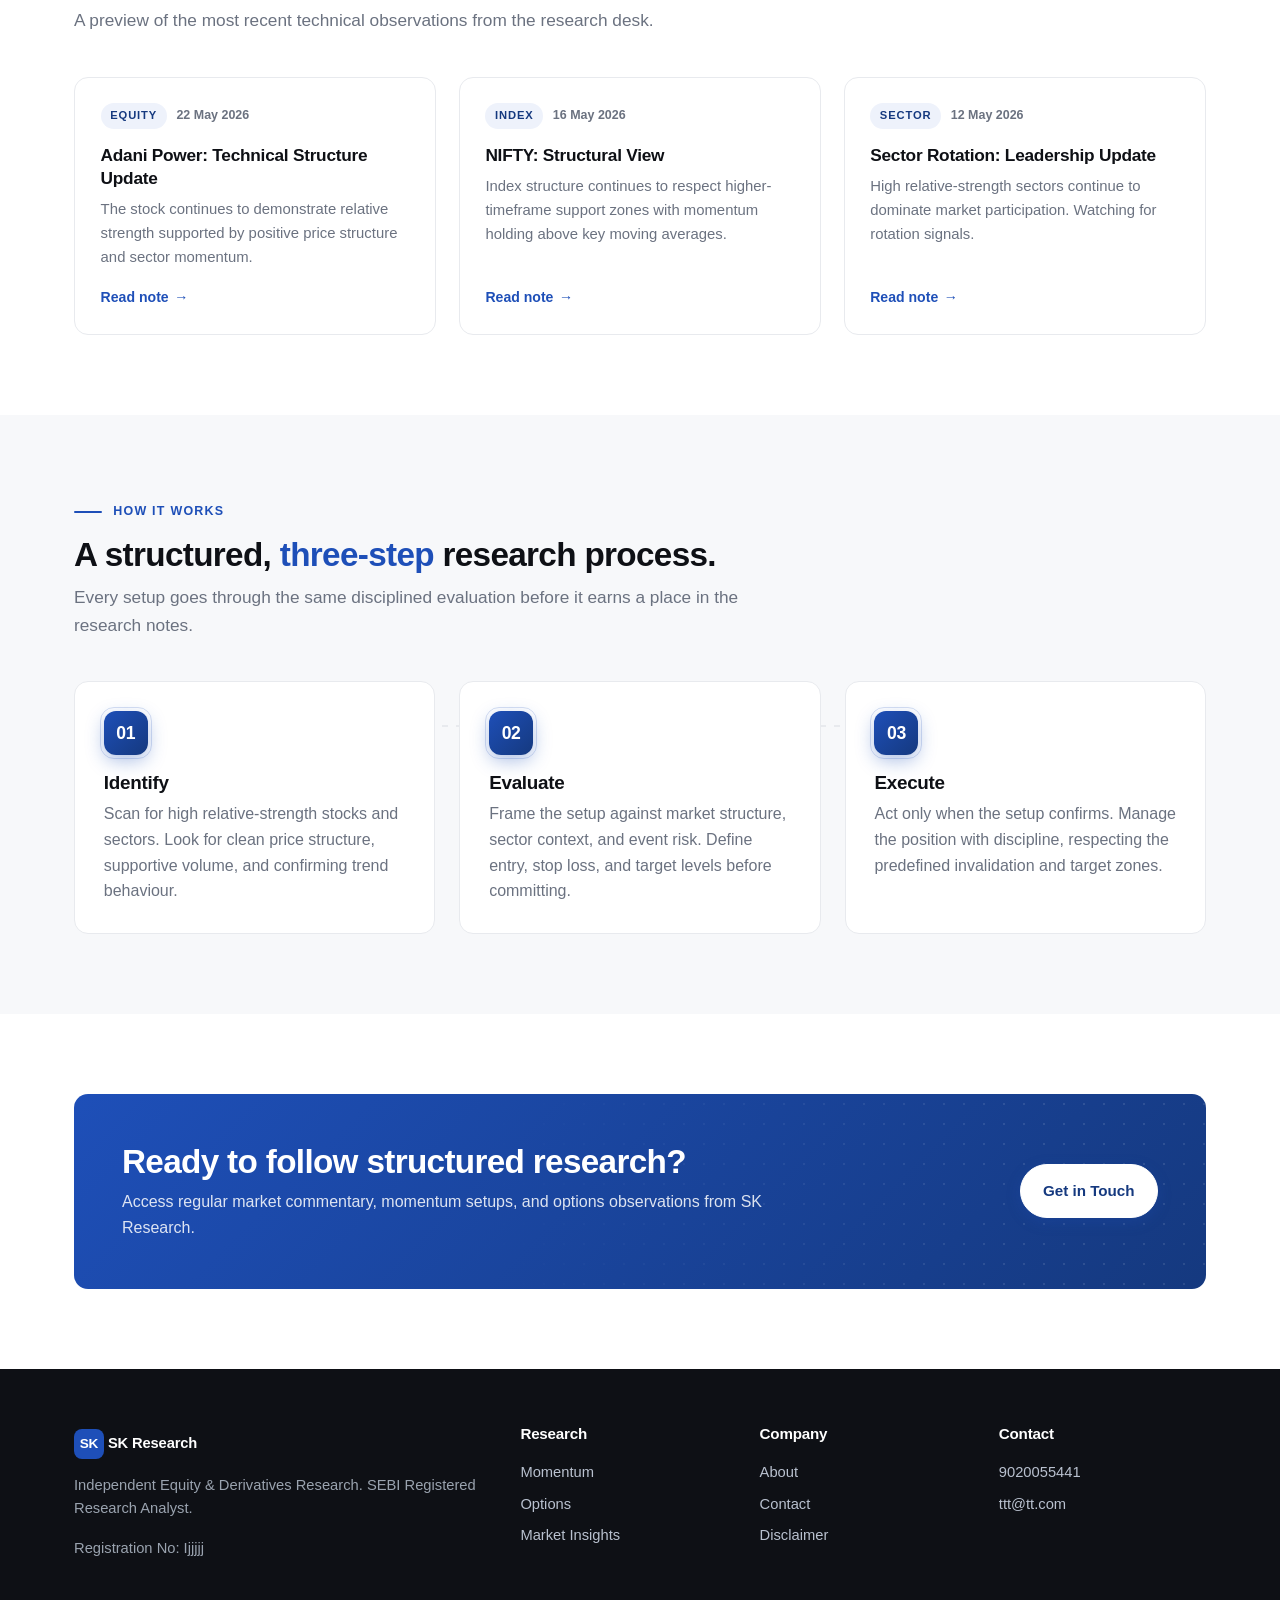
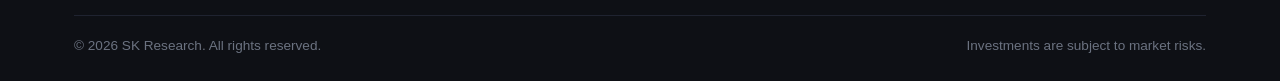
==== commit 57f6c19b: "skresearch" ====
--- a/index.html
+++ b/index.html
@@ -12,7 +12,7 @@
 
 <header class="site-header">
   <div class="header-inner">
-    <a href="index.html" class="brand">
+    <a href="./" class="brand">
       <span class="brand-mark">SK</span>
       SK Research
     </a>
@@ -21,12 +21,12 @@
       <span></span><span></span><span></span>
     </label>
     <nav class="nav">
-      <a href="index.html" class="active">Home</a>
-      <a href="momentum/index.html">Momentum</a>
-      <a href="options/index.html">Options</a>
-      <a href="insights/index.html">Market Insights</a>
-      <a href="about/index.html">About</a>
-      <a href="contact/index.html" class="nav-cta">Contact</a>
+      <a href="./" class="active">Home</a>
+      <a href="momentum/">Momentum</a>
+      <a href="options/">Options</a>
+      <a href="insights/">Market Insights</a>
+      <a href="about/">About</a>
+      <a href="contact/" class="nav-cta">Contact</a>
     </nav>
   </div>
 </header>
@@ -37,8 +37,8 @@
     <h1>Research-driven market insights for <span class="accent">Indian equities</span> and derivatives.</h1>
     <p class="hero-lead">Technical and momentum-based research focused on price action, market structure, and risk-first decision making. Built for serious participants in NIFTY, options, and high relative-strength equities.</p>
     <div class="btn-row">
-      <a href="insights/index.html" class="btn">View Market Insights</a>
-      <a href="about/index.html" class="btn ghost">About the Platform</a>
+      <a href="insights/" class="btn">View Market Insights</a>
+      <a href="about/" class="btn ghost">About the Platform</a>
     </div>
 
     <div class="stat-strip">
@@ -236,6 +236,46 @@
   </div>
 </section>
 
+<section class="section">
+  <div class="container">
+    <div class="section-head">
+      <span class="section-tag">Latest Research</span>
+      <h2>Recent <span class="text-blue">research notes</span>.</h2>
+      <p class="section-lead">A preview of the most recent technical observations from the research desk.</p>
+    </div>
+
+    <div class="research-teaser-grid">
+      <a href="insights/" class="research-teaser">
+        <div class="teaser-meta">
+          <span class="teaser-tag">Equity</span>
+          <span class="teaser-date">22 May 2026</span>
+        </div>
+        <h3>Adani Power: Technical Structure Update</h3>
+        <p>The stock continues to demonstrate relative strength supported by positive price structure and sector momentum.</p>
+        <span class="teaser-link">Read note</span>
+      </a>
+      <a href="insights/" class="research-teaser">
+        <div class="teaser-meta">
+          <span class="teaser-tag">Index</span>
+          <span class="teaser-date">16 May 2026</span>
+        </div>
+        <h3>NIFTY: Structural View</h3>
+        <p>Index structure continues to respect higher-timeframe support zones with momentum holding above key moving averages.</p>
+        <span class="teaser-link">Read note</span>
+      </a>
+      <a href="insights/" class="research-teaser">
+        <div class="teaser-meta">
+          <span class="teaser-tag">Sector</span>
+          <span class="teaser-date">12 May 2026</span>
+        </div>
+        <h3>Sector Rotation: Leadership Update</h3>
+        <p>High relative-strength sectors continue to dominate market participation. Watching for rotation signals.</p>
+        <span class="teaser-link">Read note</span>
+      </a>
+    </div>
+  </div>
+</section>
+
 <section class="section soft">
   <div class="container">
     <div class="section-head">
@@ -272,7 +312,7 @@
         <p>Access regular market commentary, momentum setups, and options observations from SK Research.</p>
       </div>
       <div style="text-align: right;">
-        <a href="contact/index.html" class="btn">Get in Touch</a>
+        <a href="contact/" class="btn">Get in Touch</a>
       </div>
     </div>
   </div>
@@ -282,7 +322,7 @@
   <div class="container">
     <div class="footer-grid">
       <div class="footer-brand">
-        <a href="index.html" class="brand">
+        <a href="./" class="brand">
           <span class="brand-mark">SK</span>
           SK Research
         </a>
@@ -291,15 +331,15 @@
       </div>
       <div>
         <h4>Research</h4>
-        <a href="momentum/index.html">Momentum</a>
-        <a href="options/index.html">Options</a>
-        <a href="insights/index.html">Market Insights</a>
+        <a href="momentum/">Momentum</a>
+        <a href="options/">Options</a>
+        <a href="insights/">Market Insights</a>
       </div>
       <div>
         <h4>Company</h4>
-        <a href="about/index.html">About</a>
-        <a href="contact/index.html">Contact</a>
-        <a href="disclaimer/index.html">Disclaimer</a>
+        <a href="about/">About</a>
+        <a href="contact/">Contact</a>
+        <a href="disclaimer/">Disclaimer</a>
       </div>
       <div>
         <h4>Contact</h4>
--- a/assets/css/style.css
+++ b/assets/css/style.css
@@ -12,7 +12,7 @@
   --radius-sm: 8px;
   --shadow: 0 1px 2px rgba(14, 16, 21, 0.04), 0 8px 24px rgba(14, 16, 21, 0.06);
   --shadow-lift: 0 1px 2px rgba(14, 16, 21, 0.06), 0 16px 40px rgba(14, 16, 21, 0.10);
-  --container: 1280px;
+  --container: 1180px;
 }
 
 * { box-sizing: border-box; }
@@ -334,7 +334,9 @@
 }
 
 .section-tag {
-  display: inline-block;
+  display: inline-flex;
+  align-items: center;
+  gap: 0.7rem;
   font-size: 0.78rem;
   font-weight: 700;
   letter-spacing: 0.1em;
@@ -343,6 +345,15 @@
   margin-bottom: 0.8rem;
 }
 
+.section-tag::before {
+  content: "";
+  display: inline-block;
+  width: 28px;
+  height: 2px;
+  background: var(--blue);
+  border-radius: 2px;
+}
+
 .section-lead {
   font-size: 1.08rem;
   color: var(--muted);
@@ -350,8 +361,18 @@
 
 /* Grid */
 .grid { display: grid; gap: 1.4rem; }
-.grid.cols-2 { grid-template-columns: repeat(auto-fit, minmax(300px, 1fr)); }
-.grid.cols-3 { grid-template-columns: repeat(auto-fit, minmax(260px, 1fr)); }
+.grid.cols-2 { grid-template-columns: repeat(2, 1fr); }
+.grid.cols-3 { grid-template-columns: repeat(3, 1fr); }
+
+@media (max-width: 860px) {
+  .grid.cols-2,
+  .grid.cols-3 { grid-template-columns: repeat(2, 1fr); }
+}
+
+@media (max-width: 580px) {
+  .grid.cols-2,
+  .grid.cols-3 { grid-template-columns: 1fr; }
+}
 
 /* Bento layout */
 .bento {
@@ -444,7 +465,31 @@
   display: flex;
   flex-direction: column;
   padding: 1.8rem;
-}
+  position: relative;
+  transition: transform 0.25s ease, box-shadow 0.3s ease, border-color 0.25s ease;
+}
+
+.card.data::before {
+  content: "";
+  position: absolute;
+  top: 0;
+  left: 0;
+  width: 100%;
+  height: 3px;
+  background: linear-gradient(90deg, var(--blue), var(--blue-dark));
+  transform: scaleX(0);
+  transform-origin: left center;
+  transition: transform 0.35s cubic-bezier(0.4, 0, 0.2, 1);
+  border-radius: var(--radius) var(--radius) 0 0;
+}
+
+.card.data:hover {
+  transform: translateY(-4px);
+  box-shadow: 0 12px 32px rgba(14, 16, 21, 0.08);
+  border-color: rgba(30, 79, 184, 0.25);
+}
+
+.card.data:hover::before { transform: scaleX(1); }
 
 .card.data .card-icon {
   width: 46px;
@@ -458,6 +503,13 @@
   margin-bottom: 1rem;
   position: relative;
   flex-shrink: 0;
+  transition: background 0.25s ease, color 0.25s ease, transform 0.3s ease;
+}
+
+.card.data:hover .card-icon {
+  background: var(--blue);
+  color: #ffffff;
+  transform: scale(1.05) rotate(-3deg);
 }
 
 .card.data .card-icon svg { width: 22px; height: 22px; }
@@ -509,12 +561,12 @@
   content: "";
   position: absolute;
   left: 0;
-  top: 0.8rem;
-  width: 16px;
-  height: 16px;
+  top: 0.95rem;
+  width: 14px;
+  height: 14px;
   background: var(--blue);
-  -webkit-mask: url("data:image/svg+xml;utf8,<svg xmlns='http://www.w3.org/2000/svg' viewBox='0 0 24 24'><path fill='black' d='M9 16.17 4.83 12l-1.42 1.41L9 19 21 7l-1.41-1.41z'/></svg>") center/contain no-repeat;
-  mask: url("data:image/svg+xml;utf8,<svg xmlns='http://www.w3.org/2000/svg' viewBox='0 0 24 24'><path fill='black' d='M9 16.17 4.83 12l-1.42 1.41L9 19 21 7l-1.41-1.41z'/></svg>") center/contain no-repeat;
+  -webkit-mask: url("data:image/svg+xml;utf8,<svg xmlns='http://www.w3.org/2000/svg' viewBox='0 0 24 24'><path fill='black' d='M10 17V7l5 5z'/></svg>") center/contain no-repeat;
+  mask: url("data:image/svg+xml;utf8,<svg xmlns='http://www.w3.org/2000/svg' viewBox='0 0 24 24'><path fill='black' d='M10 17V7l5 5z'/></svg>") center/contain no-repeat;
 }
 
 /* Info panel (replaces hero feature image) */
@@ -964,8 +1016,21 @@
   position: relative;
 }
 
+.steps::before {
+  content: "";
+  position: absolute;
+  top: 44px;
+  left: 14%;
+  right: 14%;
+  height: 2px;
+  background-image: repeating-linear-gradient(90deg, var(--line) 0, var(--line) 6px, transparent 6px, transparent 14px);
+  z-index: 0;
+  pointer-events: none;
+}
+
 .step {
   position: relative;
+  z-index: 1;
   padding: 1.8rem;
   background: #fff;
   border: 1px solid var(--line);
@@ -976,7 +1041,7 @@
 .step:hover {
   transform: translateY(-3px);
   box-shadow: var(--shadow-lift);
-  border-color: #d6dbe6;
+  border-color: rgba(30, 79, 184, 0.25);
 }
 
 .step .step-num {
@@ -986,22 +1051,27 @@
   width: 44px;
   height: 44px;
   border-radius: 12px;
-  background: var(--black);
+  background: linear-gradient(135deg, var(--blue) 0%, var(--blue-dark) 100%);
   color: #fff;
   font-weight: 800;
   font-size: 1.1rem;
   margin-bottom: 1.1rem;
   position: relative;
   letter-spacing: -0.02em;
+  box-shadow: 0 6px 18px rgba(30, 79, 184, 0.35);
 }
 
 .step .step-num::after {
   content: "";
   position: absolute;
-  inset: -3px;
+  inset: -4px;
   border-radius: 14px;
-  border: 1px solid var(--line);
+  border: 1px solid rgba(30, 79, 184, 0.18);
   pointer-events: none;
+}
+
+@media (max-width: 860px) {
+  .steps::before { display: none; }
 }
 
 .step h3 { margin-bottom: 0.4rem; font-size: 1.18rem; }
@@ -1119,13 +1189,24 @@
 }
 
 .feature-row .feature-eyebrow {
-  display: inline-block;
+  display: inline-flex;
+  align-items: center;
+  gap: 0.7rem;
   color: var(--blue);
   font-size: 0.78rem;
   font-weight: 700;
   letter-spacing: 0.14em;
   text-transform: uppercase;
   margin-bottom: 0.9rem;
+}
+
+.feature-row .feature-eyebrow::before {
+  content: "";
+  display: inline-block;
+  width: 28px;
+  height: 2px;
+  background: var(--blue);
+  border-radius: 2px;
 }
 
 .feature-row h2 { margin-bottom: 0.8rem; }
@@ -1211,12 +1292,12 @@
   content: "";
   position: absolute;
   left: 0;
-  top: 1.05rem;
-  width: 18px;
-  height: 18px;
+  top: 1.15rem;
+  width: 16px;
+  height: 16px;
   background: var(--blue);
-  -webkit-mask: url("data:image/svg+xml;utf8,<svg xmlns='http://www.w3.org/2000/svg' viewBox='0 0 24 24'><path fill='black' d='M9 16.17 4.83 12l-1.42 1.41L9 19 21 7l-1.41-1.41z'/></svg>") center/contain no-repeat;
-  mask: url("data:image/svg+xml;utf8,<svg xmlns='http://www.w3.org/2000/svg' viewBox='0 0 24 24'><path fill='black' d='M9 16.17 4.83 12l-1.42 1.41L9 19 21 7l-1.41-1.41z'/></svg>") center/contain no-repeat;
+  -webkit-mask: url("data:image/svg+xml;utf8,<svg xmlns='http://www.w3.org/2000/svg' viewBox='0 0 24 24'><path fill='black' d='M10 17V7l5 5z'/></svg>") center/contain no-repeat;
+  mask: url("data:image/svg+xml;utf8,<svg xmlns='http://www.w3.org/2000/svg' viewBox='0 0 24 24'><path fill='black' d='M10 17V7l5 5z'/></svg>") center/contain no-repeat;
 }
 
 /* Insight item */
@@ -1777,6 +1858,218 @@
   .profile-content h2 { font-size: 1.5rem; }
 }
 
+/* ===== Polish / Decoration ===== */
+
+.hero::after {
+  content: "";
+  position: absolute;
+  top: -15%;
+  right: -8%;
+  width: 540px;
+  height: 540px;
+  background: radial-gradient(circle, rgba(30, 79, 184, 0.07) 0%, transparent 65%);
+  border-radius: 50%;
+  pointer-events: none;
+  animation: heroFloat 22s ease-in-out infinite;
+  z-index: 0;
+}
+
+.hero::before { z-index: 0; }
+.hero > .container { position: relative; z-index: 1; }
+
+@keyframes heroFloat {
+  0%, 100% { transform: translate(0, 0) scale(1); }
+  50% { transform: translate(-40px, 30px) scale(1.05); }
+}
+
+@keyframes fadeInUp {
+  from { opacity: 0; transform: translateY(14px); }
+  to { opacity: 1; transform: translateY(0); }
+}
+
+.hero .eyebrow { animation: fadeInUp 0.55s ease both; }
+.hero h1 { animation: fadeInUp 0.7s 0.05s ease both; }
+.hero-lead { animation: fadeInUp 0.7s 0.15s ease both; }
+.hero .btn-row { animation: fadeInUp 0.7s 0.25s ease both; }
+.hero .stat-strip { animation: fadeInUp 0.7s 0.35s ease both; }
+
+.btn {
+  position: relative;
+  overflow: hidden;
+}
+
+.btn::after {
+  content: "";
+  position: absolute;
+  top: 0;
+  left: -110%;
+  width: 60%;
+  height: 100%;
+  background: linear-gradient(90deg, transparent, rgba(255, 255, 255, 0.25), transparent);
+  transform: skewX(-20deg);
+  transition: left 0.55s ease;
+}
+
+.btn:hover::after { left: 130%; }
+
+.stat-item {
+  transition: background 0.2s ease;
+}
+
+.stat-item:hover { background: #fafbfd; }
+
+.stat-item .stat-icon {
+  transition: background 0.25s ease, color 0.25s ease;
+}
+
+.stat-item:hover .stat-icon {
+  background: var(--blue);
+  color: #ffffff;
+}
+
+.cred-strip { background: linear-gradient(180deg, #ffffff 0%, var(--bg-soft) 100%); }
+.cred-strip .cred-item { transition: color 0.2s ease; }
+.cred-strip .cred-item:hover { color: var(--blue); }
+
+.highlight-block::after {
+  content: "";
+  position: absolute;
+  bottom: -70px;
+  right: -40px;
+  width: 220px;
+  height: 220px;
+  background: radial-gradient(circle, rgba(110, 160, 245, 0.18) 0%, transparent 65%);
+  border-radius: 50%;
+  pointer-events: none;
+  z-index: 0;
+}
+
+.insight-card {
+  position: relative;
+  transition: transform 0.25s ease, box-shadow 0.3s ease, border-color 0.25s ease;
+}
+
+.insight-card:hover {
+  transform: translateY(-3px);
+  border-color: rgba(30, 79, 184, 0.25);
+}
+
+/* Latest research teaser grid */
+.research-teaser-grid {
+  display: grid;
+  grid-template-columns: repeat(3, 1fr);
+  gap: 1.4rem;
+  margin-top: 0.4rem;
+}
+
+.research-teaser {
+  display: flex;
+  flex-direction: column;
+  padding: 1.6rem;
+  background: #ffffff;
+  border: 1px solid var(--line);
+  border-radius: var(--radius);
+  text-decoration: none;
+  color: inherit;
+  transition: transform 0.25s ease, box-shadow 0.3s ease, border-color 0.25s ease;
+  position: relative;
+  overflow: hidden;
+}
+
+.research-teaser:hover {
+  transform: translateY(-3px);
+  box-shadow: 0 12px 32px rgba(14, 16, 21, 0.08);
+  border-color: rgba(30, 79, 184, 0.25);
+  text-decoration: none;
+  color: inherit;
+}
+
+.research-teaser .teaser-meta {
+  display: flex;
+  align-items: center;
+  gap: 0.6rem;
+  margin-bottom: 0.9rem;
+  font-size: 0.78rem;
+}
+
+.research-teaser .teaser-tag {
+  display: inline-block;
+  background: var(--blue-soft);
+  color: var(--blue-dark);
+  font-size: 0.7rem;
+  font-weight: 700;
+  letter-spacing: 0.08em;
+  text-transform: uppercase;
+  padding: 0.25rem 0.6rem;
+  border-radius: 999px;
+}
+
+.research-teaser .teaser-date {
+  color: var(--muted);
+  font-weight: 600;
+}
+
+.research-teaser h3 {
+  font-size: 1.08rem;
+  margin: 0 0 0.5rem 0;
+  color: var(--black);
+  line-height: 1.35;
+}
+
+.research-teaser p {
+  color: var(--muted);
+  font-size: 0.93rem;
+  margin: 0 0 1rem 0;
+  flex-grow: 1;
+}
+
+.research-teaser .teaser-link {
+  color: var(--blue);
+  font-weight: 600;
+  font-size: 0.88rem;
+  display: inline-flex;
+  align-items: center;
+  gap: 0.35rem;
+  margin-top: auto;
+  transition: gap 0.2s ease;
+}
+
+.research-teaser .teaser-link::after { content: "→"; }
+.research-teaser:hover .teaser-link { gap: 0.55rem; }
+
+@media (max-width: 860px) {
+  .research-teaser-grid { grid-template-columns: repeat(2, 1fr); }
+}
+
+@media (max-width: 580px) {
+  .research-teaser-grid { grid-template-columns: 1fr; }
+}
+
+/* Section divider */
+.section-divider {
+  display: flex;
+  align-items: center;
+  justify-content: center;
+  gap: 0.8rem;
+  margin: 0 auto;
+  max-width: 200px;
+}
+
+.section-divider::before,
+.section-divider::after {
+  content: "";
+  flex: 1;
+  height: 1px;
+  background: var(--line);
+}
+
+.section-divider .divider-dot {
+  width: 8px;
+  height: 8px;
+  background: var(--blue);
+  border-radius: 50%;
+}
+
 @media (max-width: 480px) {
   .stat-strip { grid-template-columns: 1fr; }
   .container { padding: 0 1rem; }
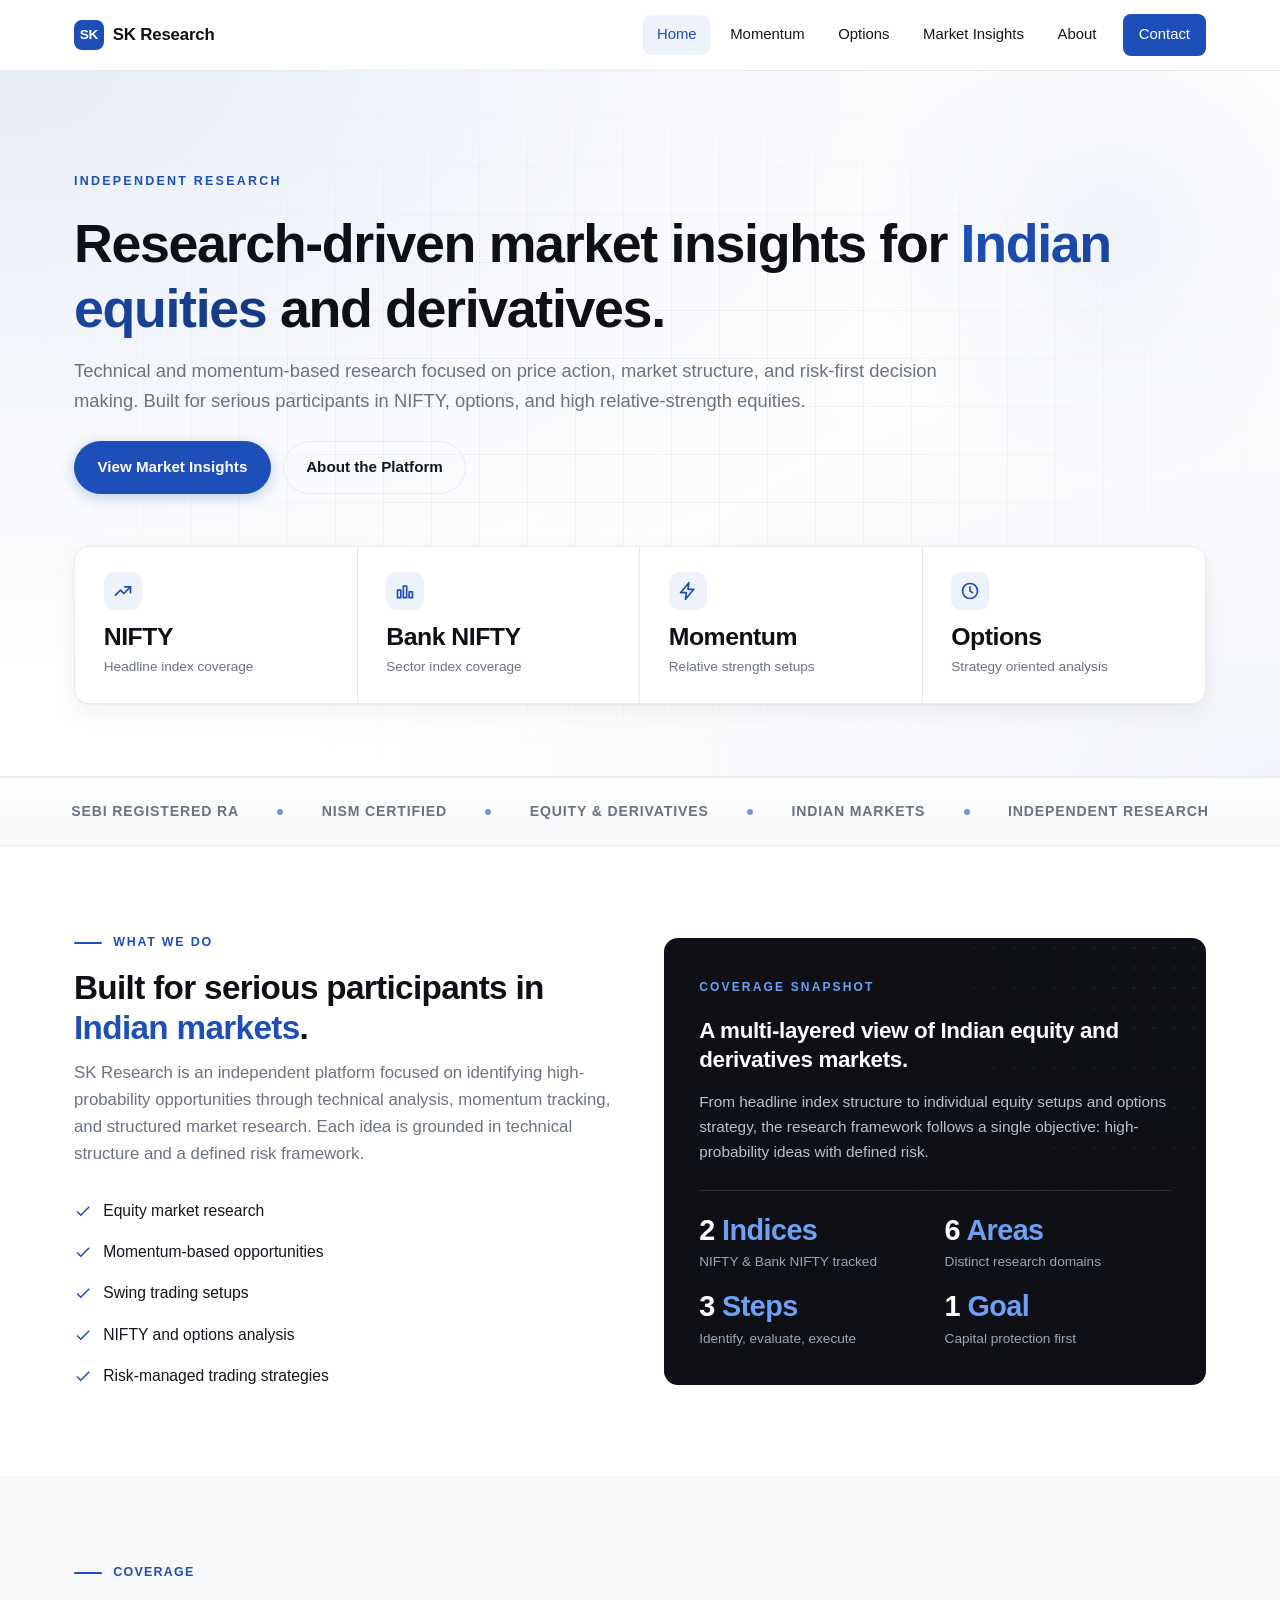
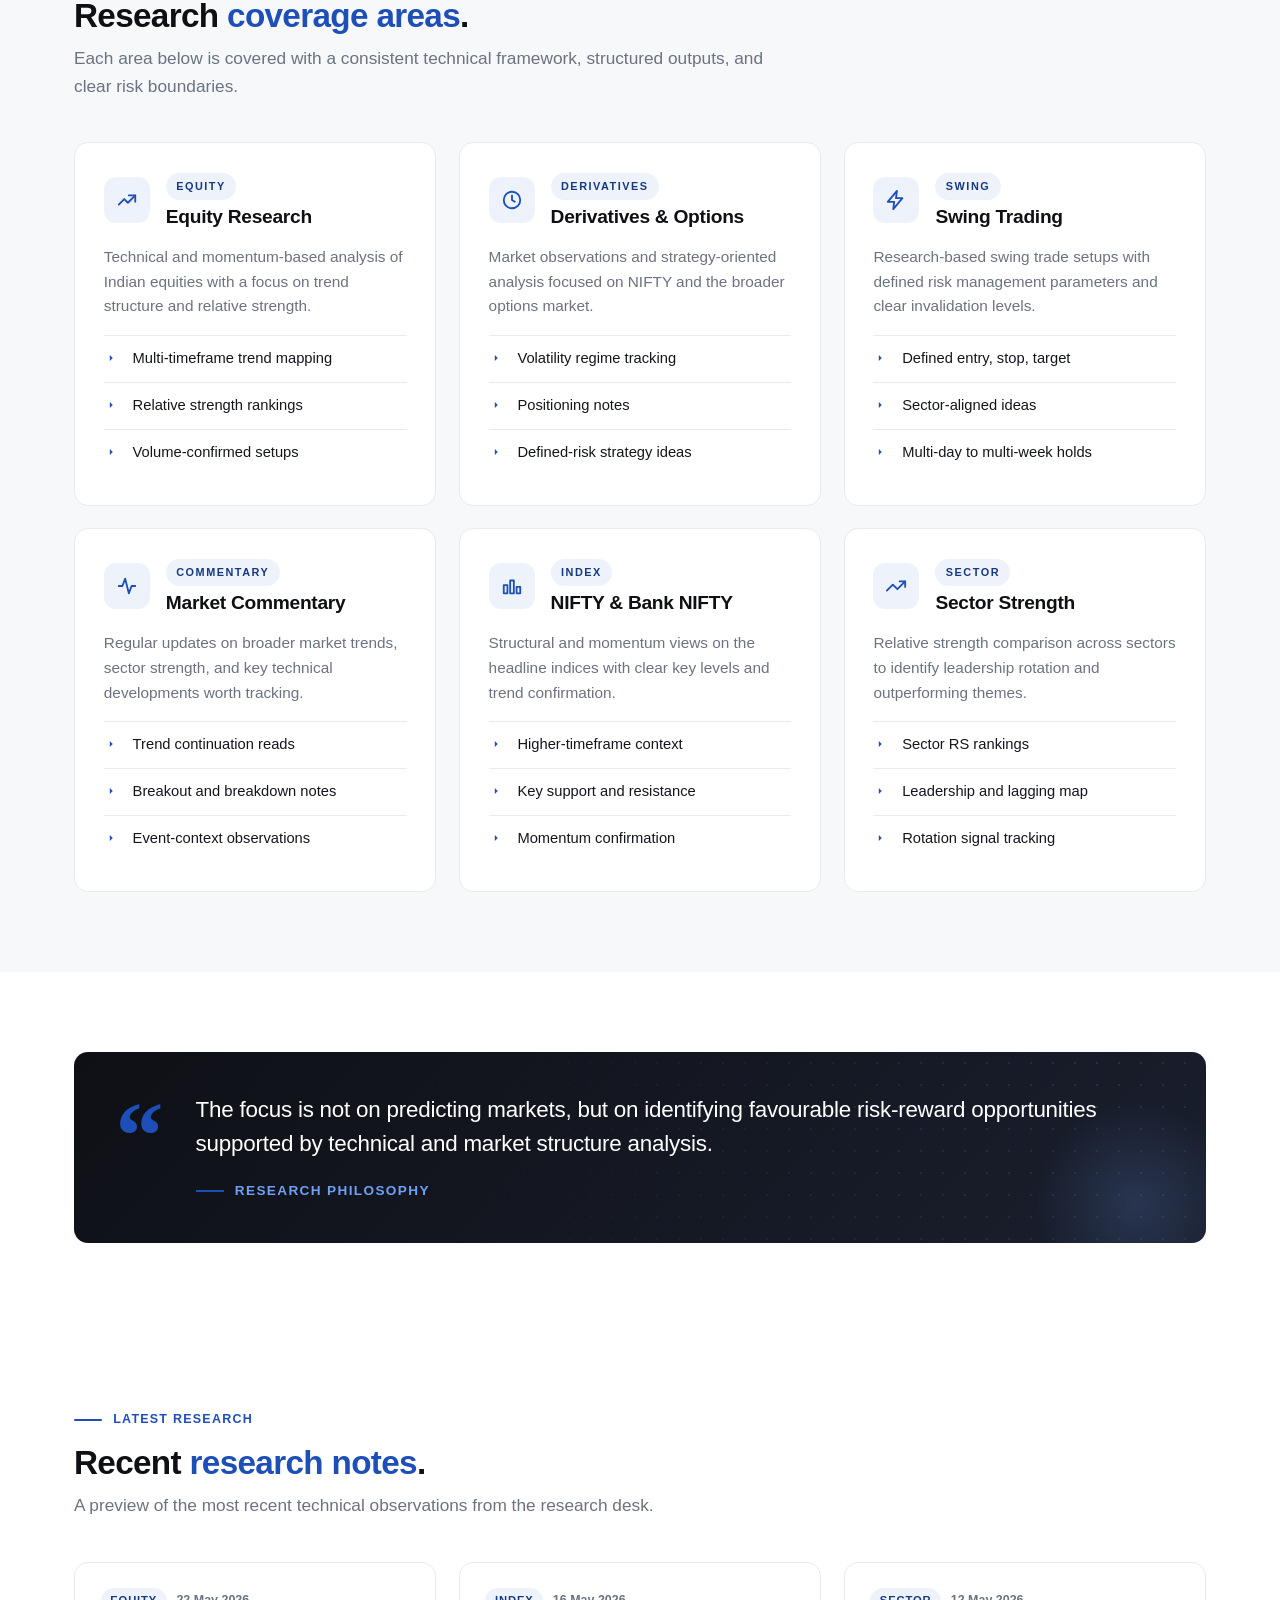
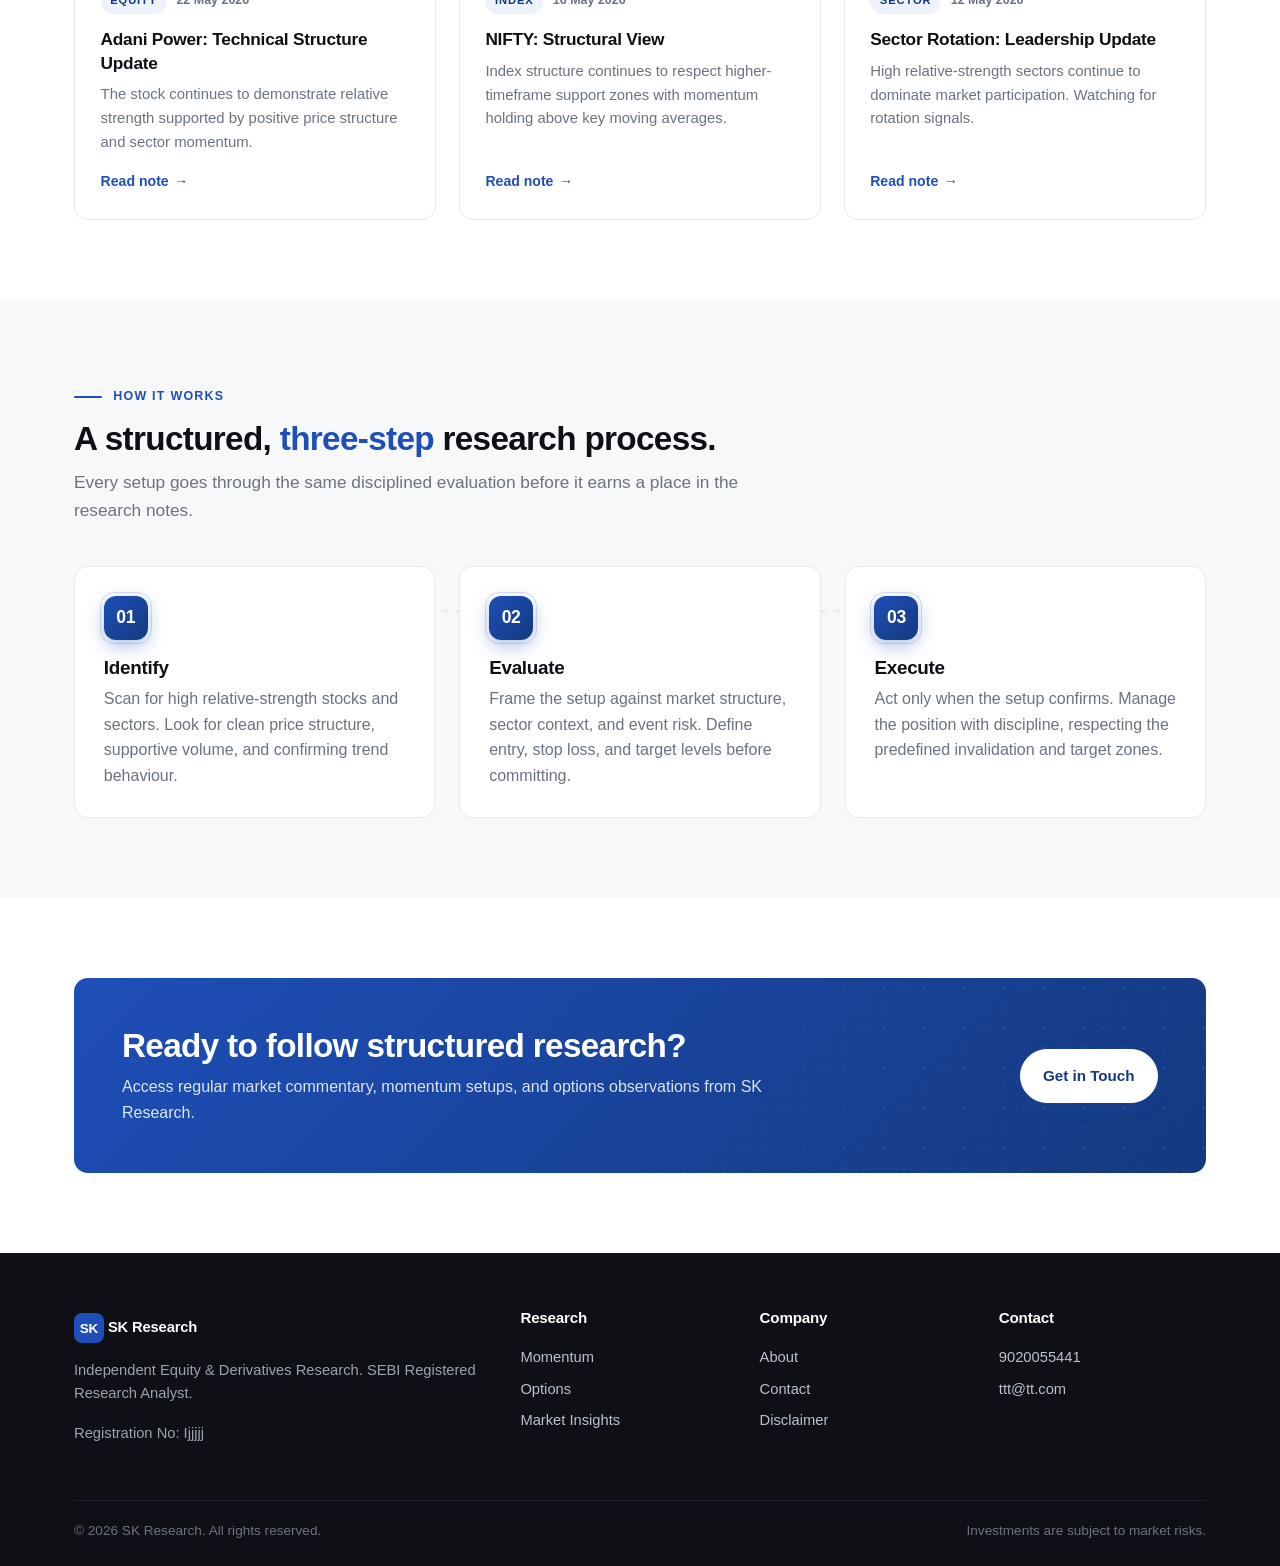
==== commit 1b0eecc4: "skresearch" ====
--- a/index.html
+++ b/index.html
@@ -138,11 +138,15 @@
 
     <div class="grid cols-3">
       <div class="card data">
-        <div class="card-icon">
+        <div class="card-head">
+          <div class="card-icon">
           <svg xmlns="http://www.w3.org/2000/svg" viewBox="0 0 24 24" fill="none" stroke="currentColor" stroke-width="2" stroke-linecap="round" stroke-linejoin="round"><polyline points="3 17 9 11 13 15 21 7"/><polyline points="14 7 21 7 21 14"/></svg>
         </div>
-        <span class="card-tag">Equity</span>
-        <h3>Equity Research</h3>
+          <div class="card-head-text">
+            <span class="card-tag">Equity</span>
+            <h3>Equity Research</h3>
+          </div>
+        </div>
         <p>Technical and momentum-based analysis of Indian equities with a focus on trend structure and relative strength.</p>
         <ul class="card-points">
           <li>Multi-timeframe trend mapping</li>
@@ -152,11 +156,15 @@
       </div>
 
       <div class="card data">
-        <div class="card-icon">
+        <div class="card-head">
+          <div class="card-icon">
           <svg xmlns="http://www.w3.org/2000/svg" viewBox="0 0 24 24" fill="none" stroke="currentColor" stroke-width="2" stroke-linecap="round" stroke-linejoin="round"><circle cx="12" cy="12" r="9"/><path d="M12 7v5l3 2"/></svg>
         </div>
-        <span class="card-tag">Derivatives</span>
-        <h3>Derivatives &amp; Options</h3>
+          <div class="card-head-text">
+            <span class="card-tag">Derivatives</span>
+            <h3>Derivatives &amp; Options</h3>
+          </div>
+        </div>
         <p>Market observations and strategy-oriented analysis focused on NIFTY and the broader options market.</p>
         <ul class="card-points">
           <li>Volatility regime tracking</li>
@@ -166,11 +174,15 @@
       </div>
 
       <div class="card data">
-        <div class="card-icon">
+        <div class="card-head">
+          <div class="card-icon">
           <svg xmlns="http://www.w3.org/2000/svg" viewBox="0 0 24 24" fill="none" stroke="currentColor" stroke-width="2" stroke-linecap="round" stroke-linejoin="round"><path d="M13 2 3 14h7l-1 8 10-12h-7z"/></svg>
         </div>
-        <span class="card-tag">Swing</span>
-        <h3>Swing Trading</h3>
+          <div class="card-head-text">
+            <span class="card-tag">Swing</span>
+            <h3>Swing Trading</h3>
+          </div>
+        </div>
         <p>Research-based swing trade setups with defined risk management parameters and clear invalidation levels.</p>
         <ul class="card-points">
           <li>Defined entry, stop, target</li>
@@ -180,11 +192,15 @@
       </div>
 
       <div class="card data">
-        <div class="card-icon">
+        <div class="card-head">
+          <div class="card-icon">
           <svg xmlns="http://www.w3.org/2000/svg" viewBox="0 0 24 24" fill="none" stroke="currentColor" stroke-width="2" stroke-linecap="round" stroke-linejoin="round"><path d="M3 12h4l3-8 4 16 3-8h4"/></svg>
         </div>
-        <span class="card-tag">Commentary</span>
-        <h3>Market Commentary</h3>
+          <div class="card-head-text">
+            <span class="card-tag">Commentary</span>
+            <h3>Market Commentary</h3>
+          </div>
+        </div>
         <p>Regular updates on broader market trends, sector strength, and key technical developments worth tracking.</p>
         <ul class="card-points">
           <li>Trend continuation reads</li>
@@ -194,11 +210,15 @@
       </div>
 
       <div class="card data">
-        <div class="card-icon">
+        <div class="card-head">
+          <div class="card-icon">
           <svg xmlns="http://www.w3.org/2000/svg" viewBox="0 0 24 24" fill="none" stroke="currentColor" stroke-width="2" stroke-linecap="round" stroke-linejoin="round"><rect x="3" y="11" width="4" height="9"/><rect x="10" y="6" width="4" height="14"/><rect x="17" y="13" width="4" height="7"/></svg>
         </div>
-        <span class="card-tag">Index</span>
-        <h3>NIFTY &amp; Bank NIFTY</h3>
+          <div class="card-head-text">
+            <span class="card-tag">Index</span>
+            <h3>NIFTY &amp; Bank NIFTY</h3>
+          </div>
+        </div>
         <p>Structural and momentum views on the headline indices with clear key levels and trend confirmation.</p>
         <ul class="card-points">
           <li>Higher-timeframe context</li>
@@ -208,11 +228,15 @@
       </div>
 
       <div class="card data">
-        <div class="card-icon">
+        <div class="card-head">
+          <div class="card-icon">
           <svg xmlns="http://www.w3.org/2000/svg" viewBox="0 0 24 24" fill="none" stroke="currentColor" stroke-width="2" stroke-linecap="round" stroke-linejoin="round"><polyline points="22 7 13.5 15.5 8.5 10.5 2 17"/><polyline points="16 7 22 7 22 13"/></svg>
         </div>
-        <span class="card-tag">Sector</span>
-        <h3>Sector Strength</h3>
+          <div class="card-head-text">
+            <span class="card-tag">Sector</span>
+            <h3>Sector Strength</h3>
+          </div>
+        </div>
         <p>Relative strength comparison across sectors to identify leadership rotation and outperforming themes.</p>
         <ul class="card-points">
           <li>Sector RS rankings</li>
--- a/assets/css/style.css
+++ b/assets/css/style.css
@@ -491,6 +491,31 @@
 
 .card.data:hover::before { transform: scaleX(1); }
 
+.card.data .card-head {
+  display: flex;
+  align-items: center;
+  gap: 1rem;
+  margin-bottom: 1.1rem;
+}
+
+.card.data .card-head .card-icon {
+  margin-bottom: 0 !important;
+  margin-top: 0;
+}
+
+.card.data .card-head-text {
+  flex: 1;
+  min-width: 0;
+}
+
+.card.data .card-head-text .card-tag {
+  margin: 0 0 0.3rem 0;
+}
+
+.card.data .card-head-text h3 {
+  margin: 0;
+}
+
 .card.data .card-icon {
   width: 46px;
   height: 46px;
@@ -500,7 +525,7 @@
   display: inline-flex;
   align-items: center;
   justify-content: center;
-  margin-bottom: 1rem;
+  margin-bottom: 0;
   position: relative;
   flex-shrink: 0;
   transition: background 0.25s ease, color 0.25s ease, transform 0.3s ease;
@@ -2070,6 +2095,212 @@
   border-radius: 50%;
 }
 
+/* ===== Mobile cleanup ===== */
+
+@media (max-width: 860px) {
+  /* Constrain decorative blobs so they don't drag layout */
+  .hero::after {
+    width: 320px;
+    height: 320px;
+    top: -12%;
+    right: -30%;
+  }
+  .highlight-block::after {
+    width: 140px;
+    height: 140px;
+    bottom: -40px;
+    right: -25px;
+  }
+
+  /* Disable hover-only effects on touch widths */
+  .card.data:hover {
+    transform: none;
+    box-shadow: var(--shadow);
+    border-color: var(--line);
+  }
+  .card.data:hover::before { transform: scaleX(0); }
+  .card.data:hover .card-icon {
+    background: var(--blue-soft);
+    color: var(--blue);
+    transform: none;
+  }
+  .step:hover {
+    transform: none;
+    box-shadow: none;
+    border-color: var(--line);
+  }
+  .stat-item:hover { background: transparent; }
+  .stat-item:hover .stat-icon {
+    background: var(--blue-soft);
+    color: var(--blue);
+  }
+  .research-teaser:hover {
+    transform: none;
+    box-shadow: none;
+    border-color: var(--line);
+  }
+  .research-teaser:hover .teaser-link { gap: 0.35rem; }
+  .btn:hover { transform: none; }
+  .btn::after { display: none; }
+
+  /* Section tag should never wrap-break on the deco line */
+  .section-tag,
+  .feature-row .feature-eyebrow {
+    flex-wrap: nowrap;
+  }
+
+  /* Hero stat strip: stack with hairline separators */
+  .hero .stat-strip {
+    grid-template-columns: 1fr;
+  }
+  .hero .stat-item {
+    border-right: none;
+    border-bottom: 1px solid var(--line);
+  }
+  .hero .stat-item:last-child { border-bottom: none; }
+
+  /* CTA banner button row */
+  .cta-banner > div:last-child .btn { width: 100%; justify-content: center; }
+}
+
+@media (max-width: 720px) {
+  /* Bento feature card readability */
+  .bento .b-feature { min-height: auto; padding: 1.6rem; }
+  .bento .b-feature h3 { font-size: 1.3rem; }
+  .bento .b-feature .feature-stat { font-size: 2rem; }
+
+  /* Section heading tighter */
+  .section-head { margin-bottom: 1.6rem; }
+}
+
+@media (max-width: 640px) {
+  /* Hero copy & spacing */
+  .hero { padding: 2.4rem 0 2rem 0; }
+  .hero h1 { font-size: 1.7rem; line-height: 1.2; }
+  .hero-lead { font-size: 0.96rem; }
+  .hero .eyebrow { margin-bottom: 0.9rem; }
+  .hero .btn-row { gap: 0.6rem; margin-top: 1.3rem; }
+  .hero .btn-row .btn {
+    width: 100%;
+    justify-content: center;
+    padding: 0.75rem 1.2rem;
+  }
+  .hero::after {
+    width: 240px;
+    height: 240px;
+    top: -8%;
+    right: -40%;
+  }
+
+  /* Container & sections */
+  .container { padding: 0 1rem; }
+  .section { padding: 2.6rem 0; }
+
+  /* Cards smaller padding & icon */
+  .card.data { padding: 1.3rem; }
+  .card.data .card-icon {
+    width: 40px;
+    height: 40px;
+    margin-bottom: 0.8rem;
+  }
+  .card.data .card-icon svg { width: 18px; height: 18px; }
+  .card.data h3 { font-size: 1.1rem; }
+
+  /* Steps */
+  .step { padding: 1.3rem; }
+  .step .step-num { width: 38px; height: 38px; font-size: 1rem; margin-bottom: 0.8rem; }
+
+  /* Highlight block */
+  .highlight-block { padding: 1.4rem; gap: 0.4rem; }
+  .highlight-quote-mark { font-size: 2.8rem; line-height: 0.8; }
+  .highlight-block .highlight-text { font-size: 1rem; }
+
+  /* Info panel */
+  .info-panel { padding: 1.4rem; }
+  .info-panel h3 { font-size: 1.18rem; }
+  .info-panel .info-stats {
+    grid-template-columns: 1fr 1fr;
+    gap: 0.9rem;
+    padding-top: 1.2rem;
+    margin-top: 1.2rem;
+  }
+  .info-panel .info-stats .info-stat-value { font-size: 1.25rem; }
+  .info-panel .info-stats .info-stat-label { font-size: 0.78rem; }
+
+  /* Cred strip */
+  .cred-strip {
+    gap: 0.6rem;
+    padding: 0.9rem 1rem;
+  }
+  .cred-strip .cred-item { font-size: 0.7rem; letter-spacing: 0.04em; }
+  .cred-strip .cred-dot { width: 4px; height: 4px; }
+
+  /* Stat item */
+  .stat-item { padding: 1rem 1.2rem; }
+  .stat-item .stat-icon { width: 32px; height: 32px; margin-bottom: 0.6rem; }
+  .stat-item .stat-icon svg { width: 16px; height: 16px; }
+  .stat-item .stat-value { font-size: 1.2rem; }
+  .stat-item .stat-label { font-size: 0.8rem; }
+
+  /* CTA banner */
+  .cta-banner { padding: 1.5rem; gap: 1.2rem; }
+  .cta-banner h2 { font-size: 1.3rem; }
+
+  /* Footer */
+  .footer-grid { grid-template-columns: 1fr; gap: 1.4rem; }
+  .footer-bottom { font-size: 0.8rem; flex-direction: column; align-items: flex-start; gap: 0.3rem; }
+
+  /* Insights */
+  .insight, .insight.featured { padding: 1.4rem; }
+  .insight.featured h3 { font-size: 1.25rem; }
+  .insight h3 { font-size: 1.1rem; }
+  .insight-meta { font-size: 0.78rem; }
+  .filter-chips { gap: 0.4rem; }
+  .filter-chips .chip { font-size: 0.8rem; padding: 0.4rem 0.8rem; }
+}
+
+@media (max-width: 480px) {
+  /* Tighter typography */
+  .hero h1 { font-size: 1.5rem; }
+  .hero-lead { font-size: 0.92rem; }
+  h1 { font-size: 1.55rem; }
+  h2 { font-size: 1.2rem; }
+  .section-tag { font-size: 0.68rem; }
+  .section-tag::before { width: 20px; }
+  .feature-row .feature-eyebrow::before { width: 20px; }
+
+  /* Card content */
+  .card.data { padding: 1.1rem; }
+  .card.data h3 { font-size: 1.05rem; }
+  .card.data > p { font-size: 0.9rem; }
+  .card.data .card-points li { font-size: 0.85rem; padding: 0.55rem 0 0.55rem 1.4rem; }
+
+  /* Highlight block stacks */
+  .highlight-block { grid-template-columns: 1fr; padding: 1.2rem; }
+  .highlight-quote-mark { font-size: 2.4rem; }
+  .highlight-block .highlight-text { font-size: 0.95rem; line-height: 1.55; }
+
+  /* Info panel stats single column */
+  .info-panel .info-stats { grid-template-columns: 1fr; gap: 0.7rem; }
+
+  /* CTA banner */
+  .cta-banner { padding: 1.3rem; }
+  .cta-banner h2 { font-size: 1.2rem; }
+  .cta-banner p { font-size: 0.92rem; }
+  .cta-banner > div:last-child .btn { width: 100%; }
+
+  /* Research teaser */
+  .research-teaser { padding: 1.3rem; }
+  .research-teaser h3 { font-size: 1rem; }
+
+  /* Insights filter chips wrap clean */
+  .filter-chips .chip { font-size: 0.78rem; padding: 0.35rem 0.7rem; }
+
+  /* Hide hero blob on tiny screens to keep layout clean */
+  .hero::after { display: none; }
+  .highlight-block::after { display: none; }
+}
+
 @media (max-width: 480px) {
   .stat-strip { grid-template-columns: 1fr; }
   .container { padding: 0 1rem; }
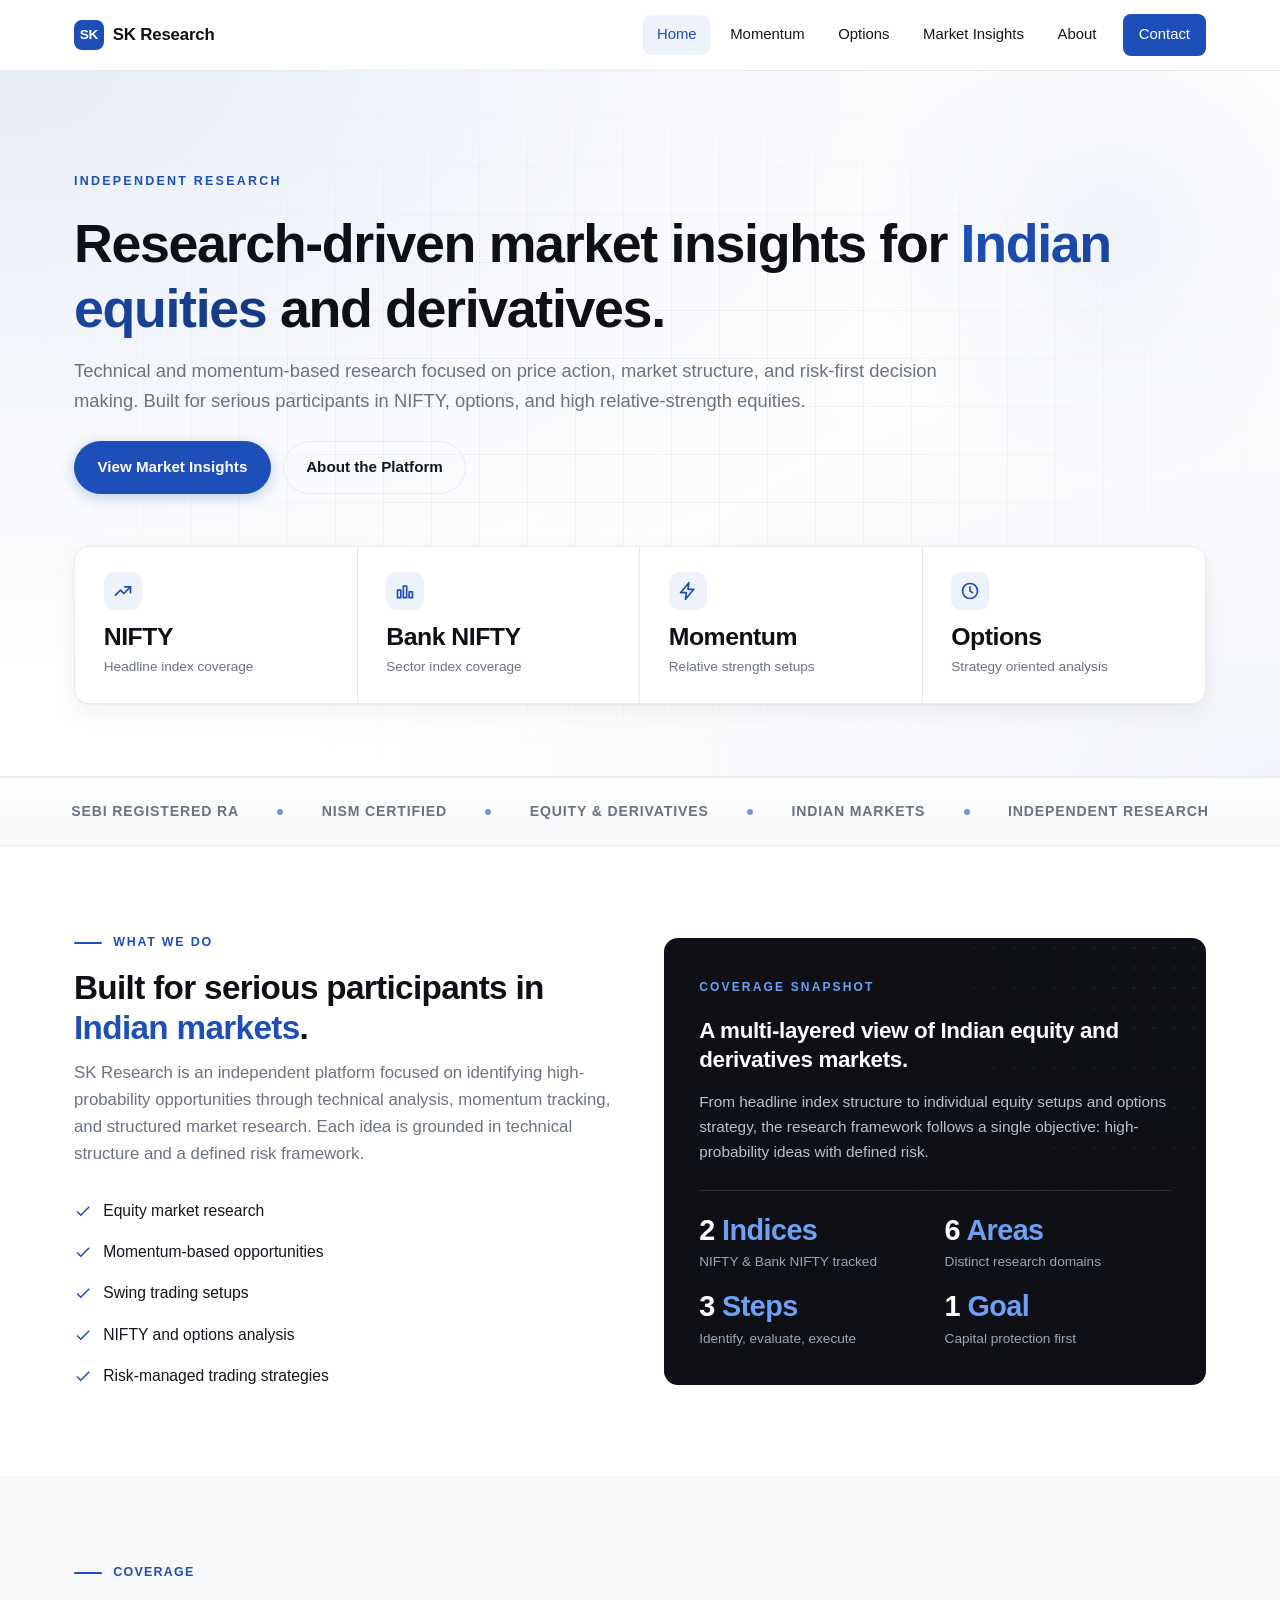
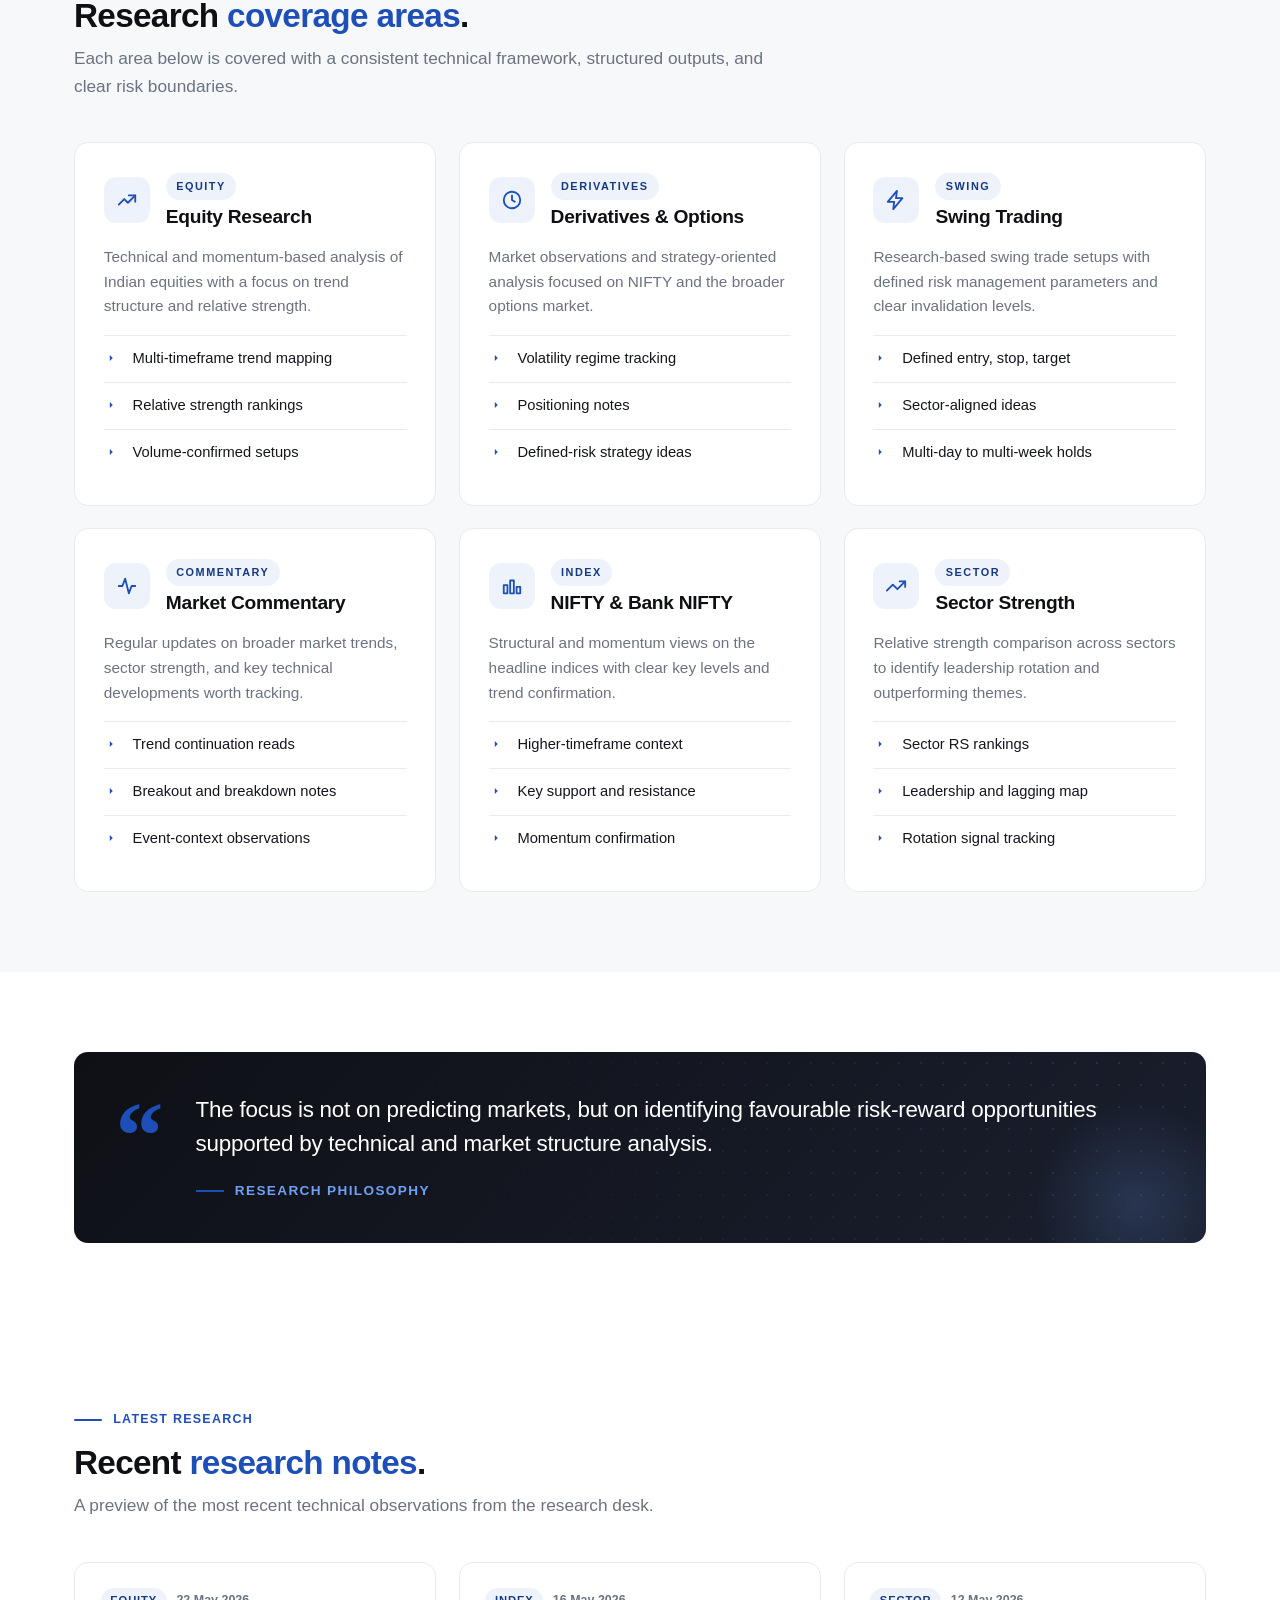
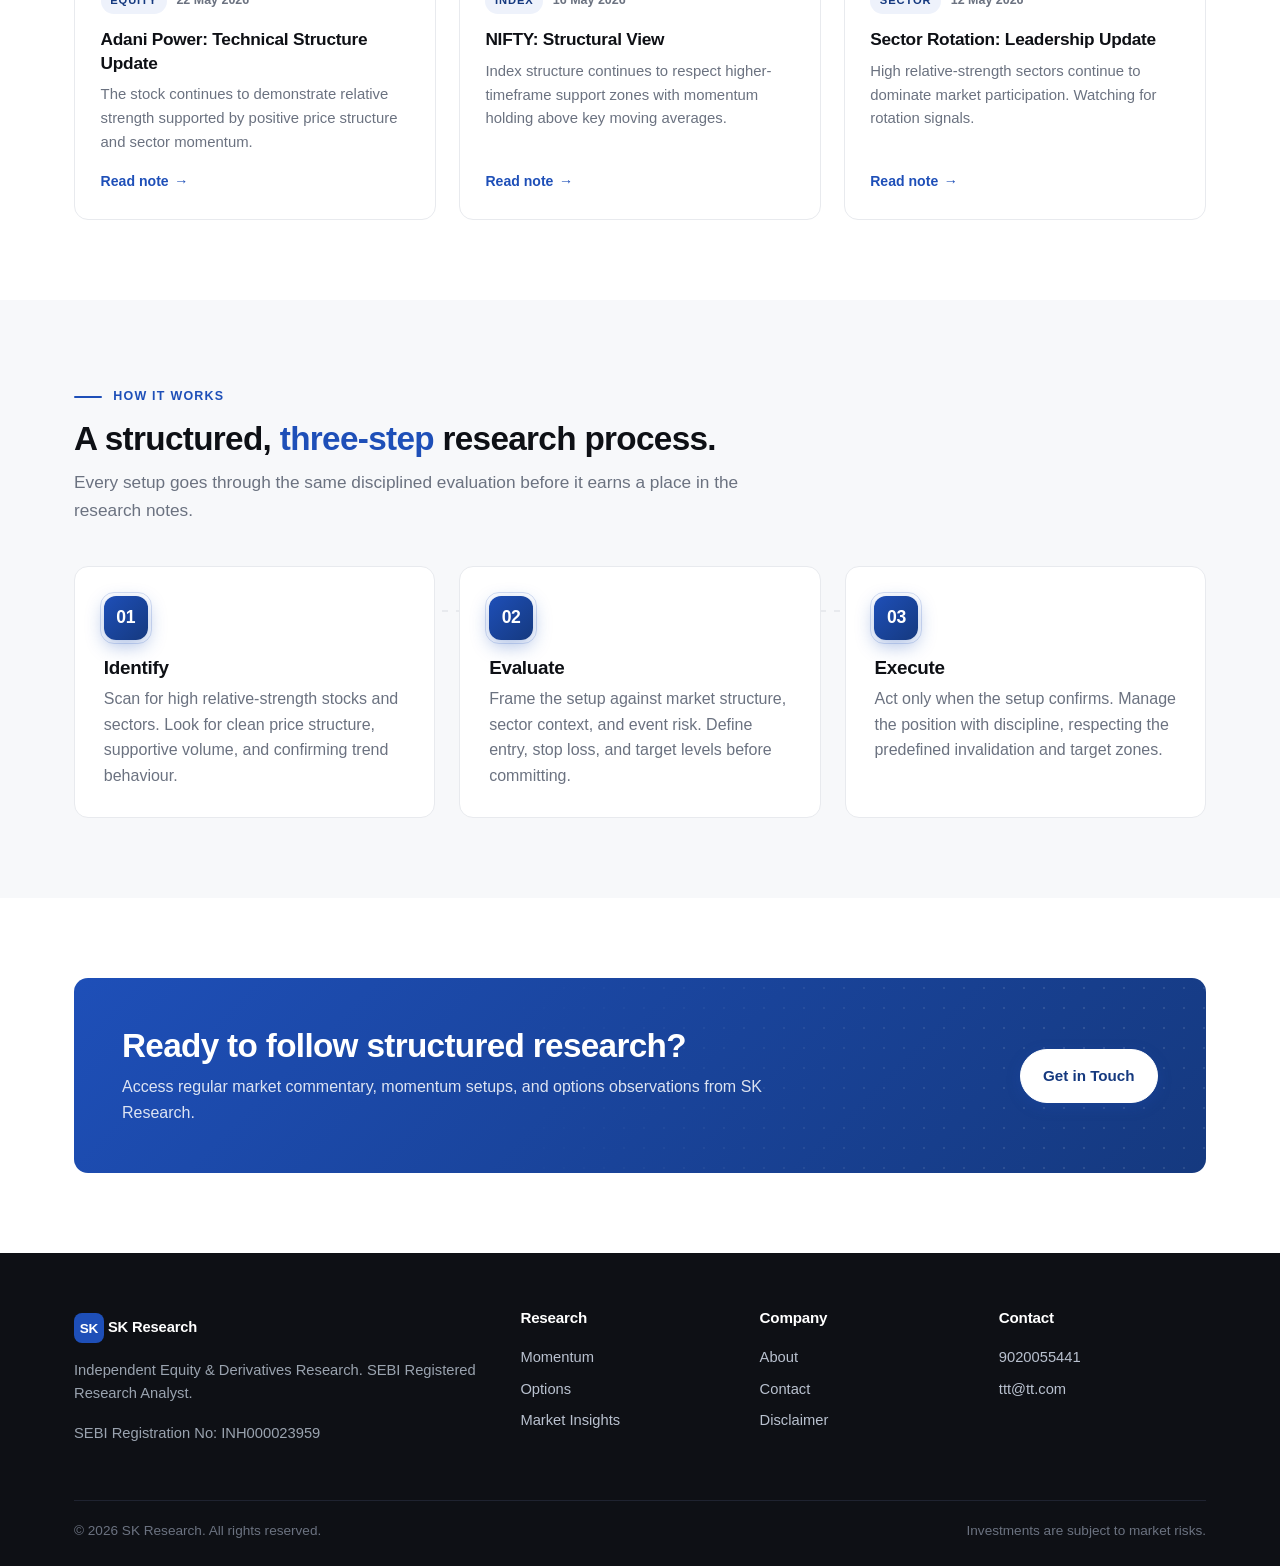
==== commit a49ade2a: "U U" ====
--- a/index.html
+++ b/index.html
@@ -351,7 +351,7 @@
           SK Research
         </a>
         <p>Independent Equity &amp; Derivatives Research. SEBI Registered Research Analyst.</p>
-        <p>Registration No: Ijjjjj</p>
+        <p>SEBI Registration No: INH000023959</p>
       </div>
       <div>
         <h4>Research</h4>
@@ -367,7 +367,7 @@
       </div>
       <div>
         <h4>Contact</h4>
-        <a href="tel:9020055441">9020055441</a>
+        <a href="tel:+91 9020055441">9020055441</a>
         <a href="mailto:ttt@tt.com">ttt@tt.com</a>
       </div>
     </div>
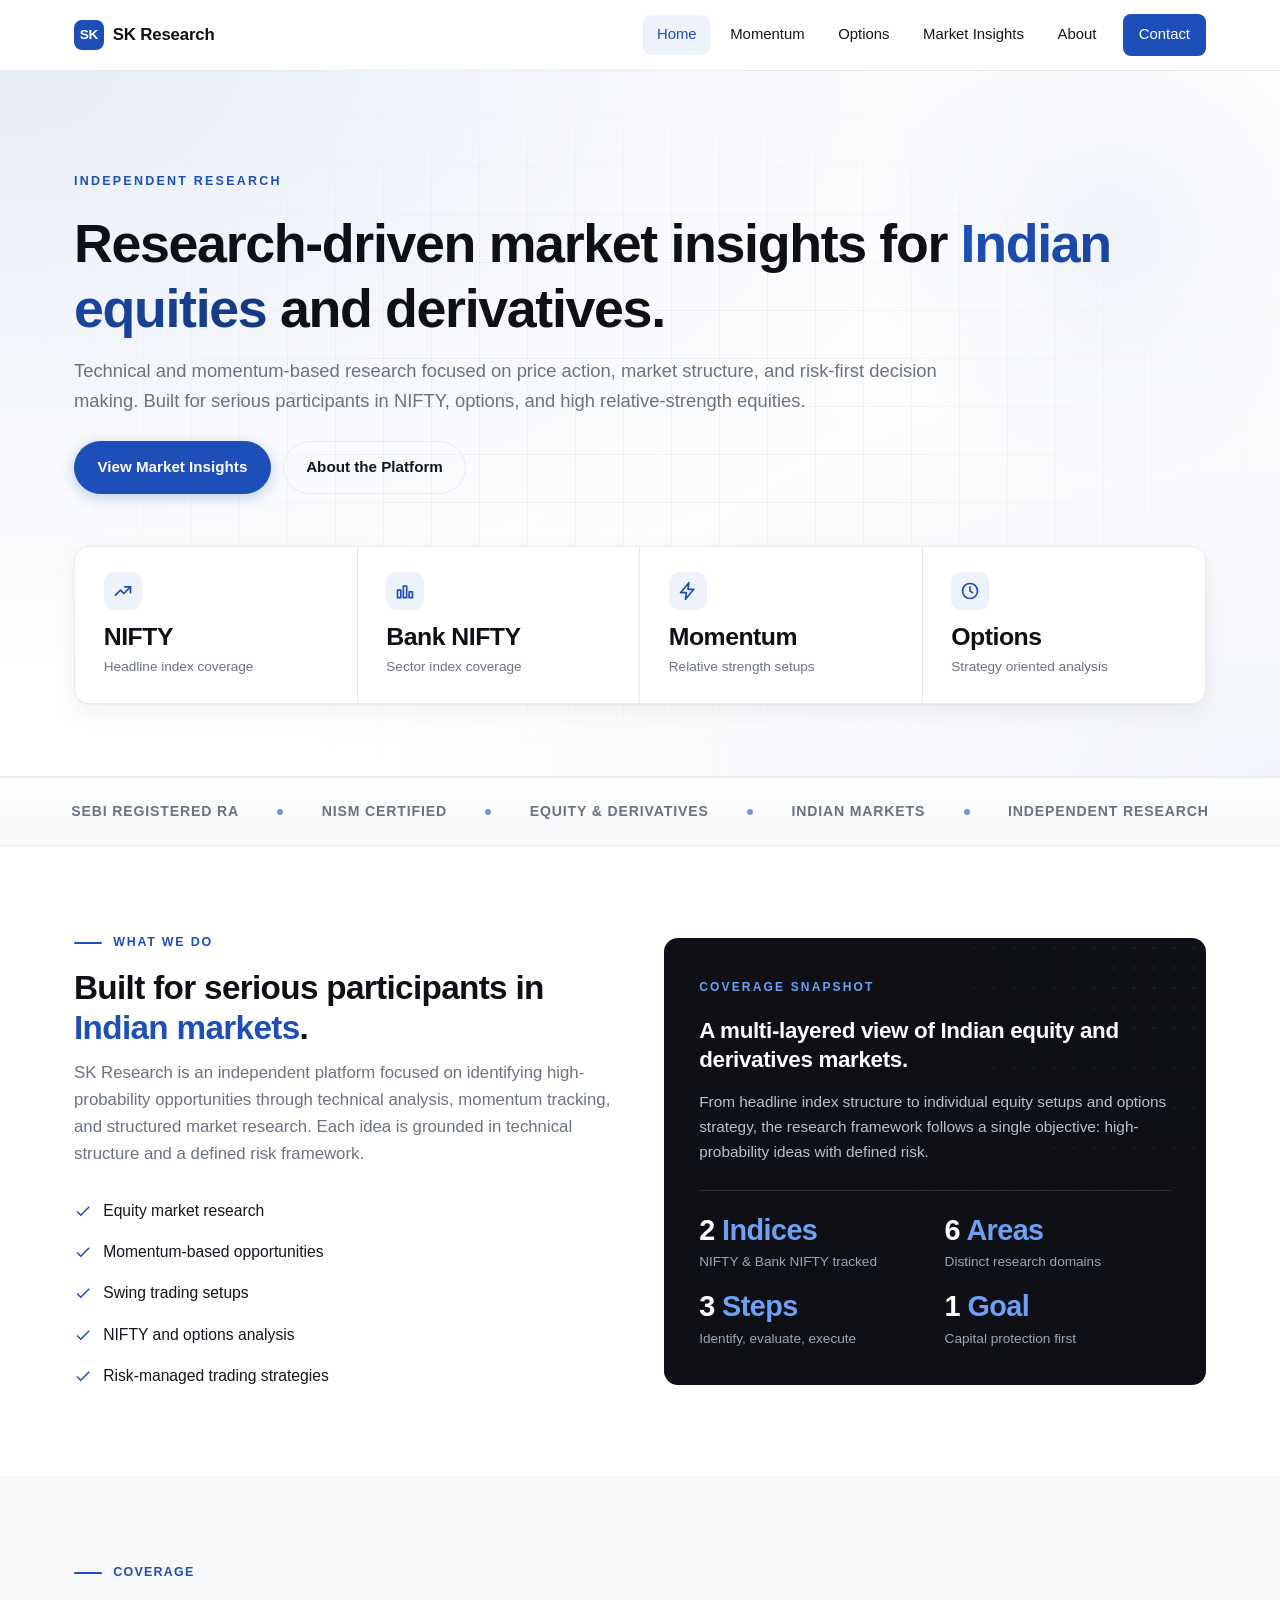
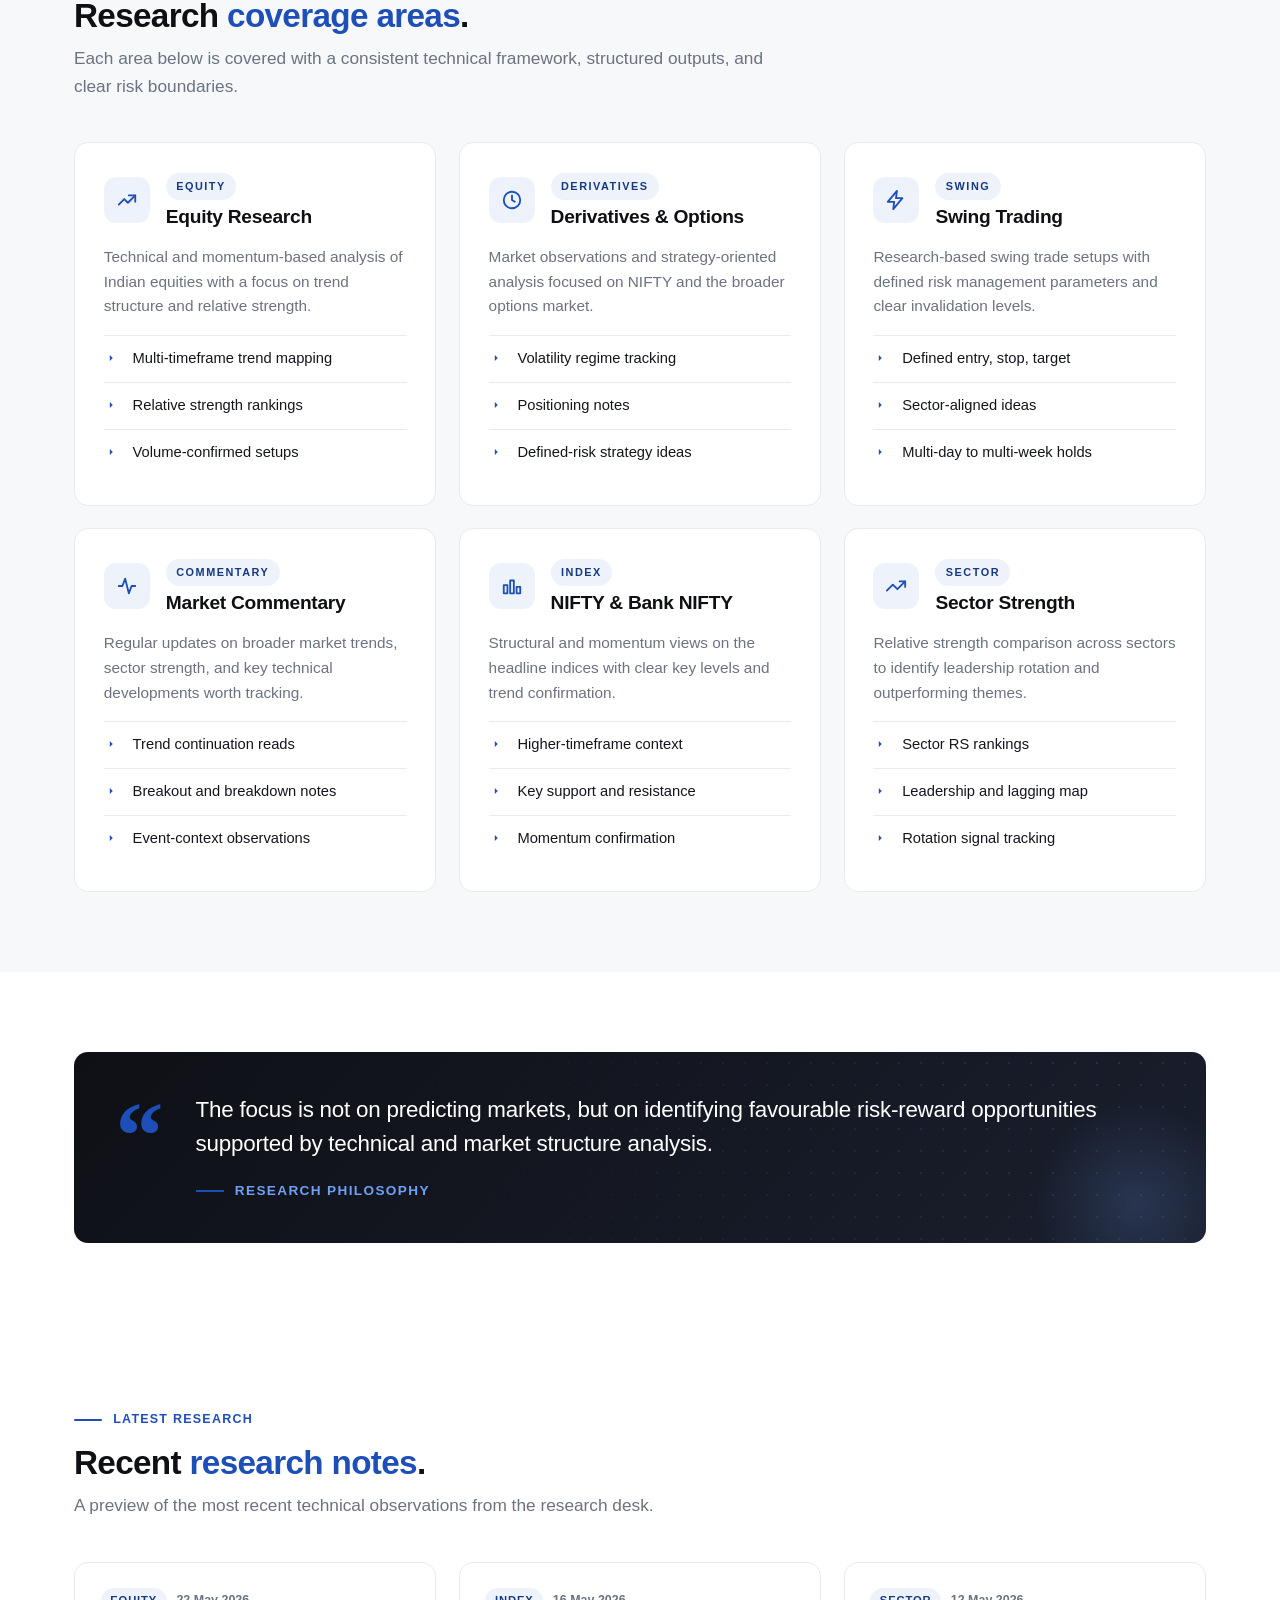
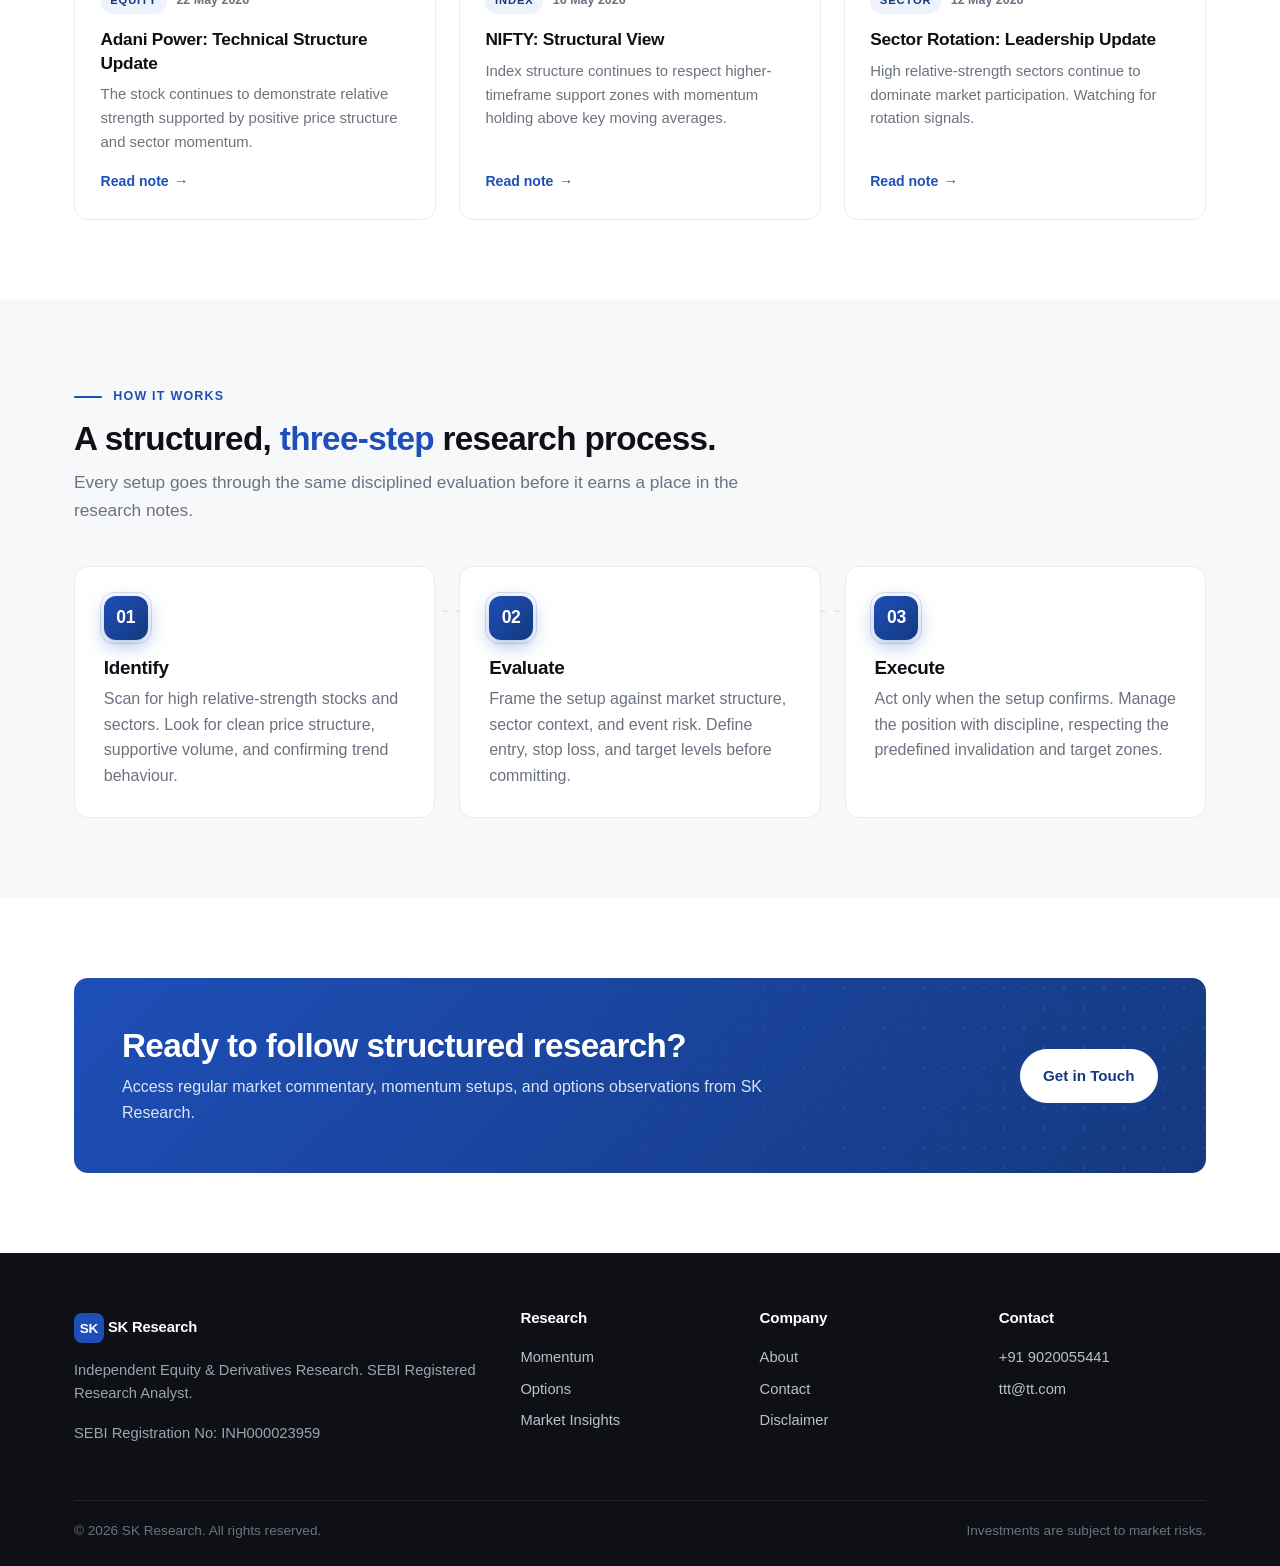
==== commit f3e046c0: "do do" ====
--- a/index.html
+++ b/index.html
@@ -367,7 +367,7 @@
       </div>
       <div>
         <h4>Contact</h4>
-        <a href="tel:+91 9020055441">9020055441</a>
+        <a href="tel:+91 9020055441">+91 9020055441</a>
         <a href="mailto:ttt@tt.com">ttt@tt.com</a>
       </div>
     </div>
